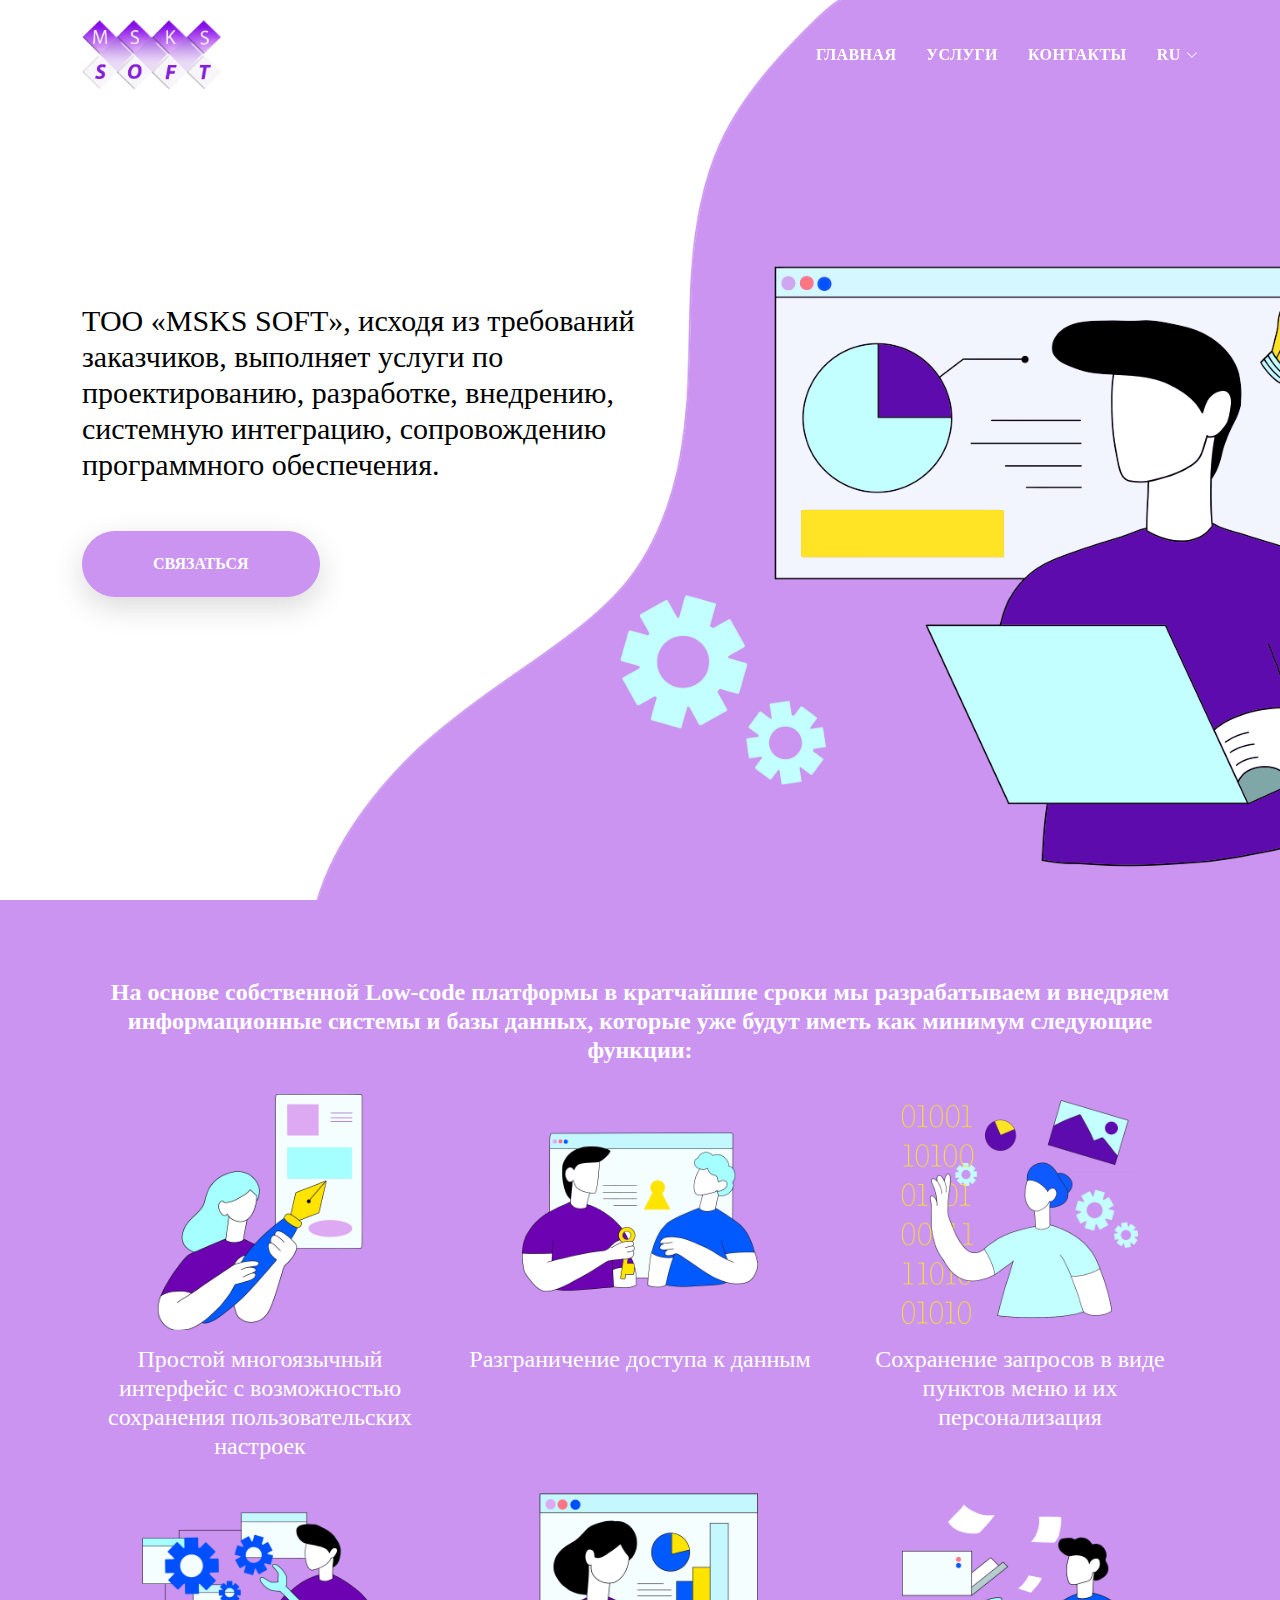
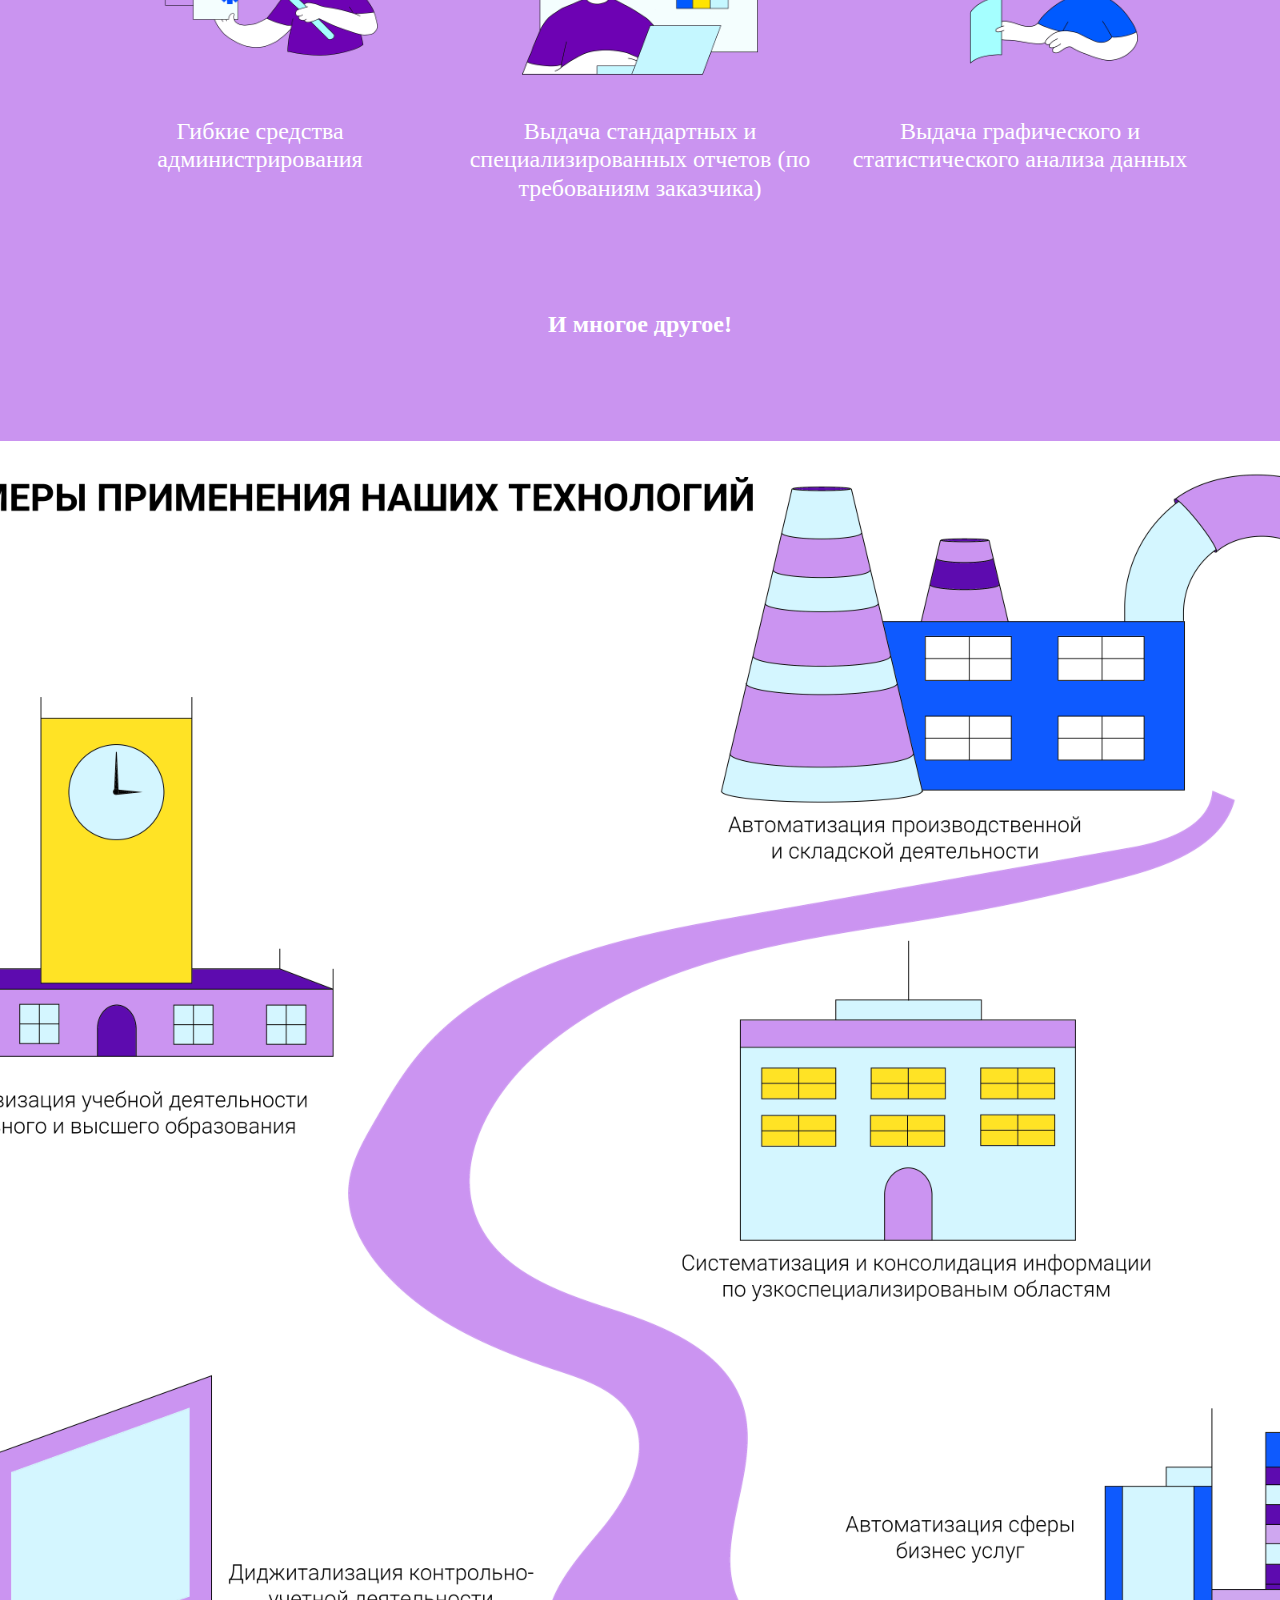
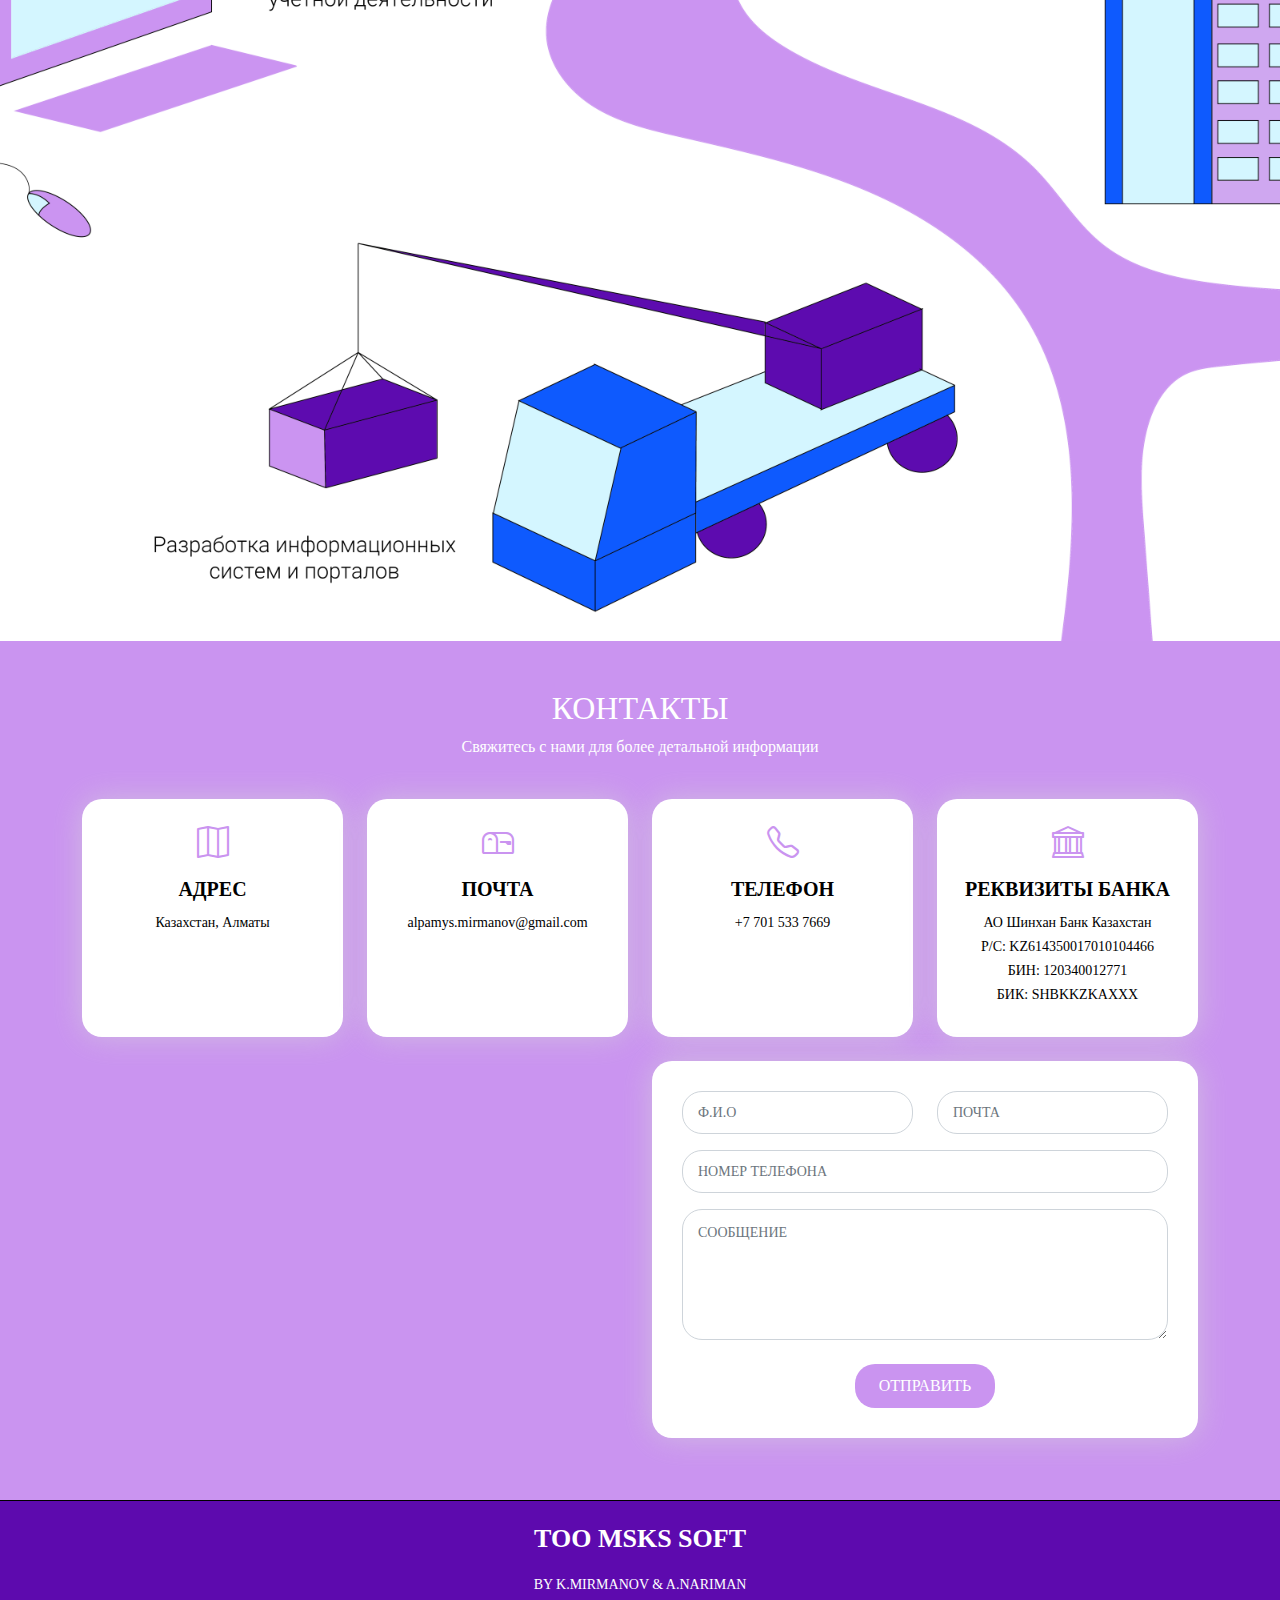
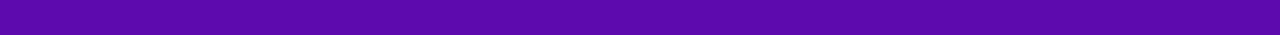
==== index.html @ e18153be "Update index.html" ====
<!DOCTYPE html>
<html lang="en">

<head>
  <meta charset="utf-8">
  <meta content="width=device-width, initial-scale=1.0" name="viewport">

  <title>MSKS SOFT</title>
  <meta content="" name="description">
  <meta content="" name="keywords">

  <!-- Favicons -->
  <link href="assets/img/favicon.png" rel="icon">
  <link href="assets/img/apple-touch-icon.png" rel="apple-touch-icon">

  <!-- Vendor CSS Files -->
  <link href="assets/vendor/bootstrap/css/bootstrap.min.css" rel="stylesheet">
  <link href="assets/vendor/bootstrap-icons/bootstrap-icons.css" rel="stylesheet">
  <link href="assets/vendor/glightbox/css/glightbox.min.css" rel="stylesheet">
  <link href="assets/vendor/swiper/swiper-bundle.min.css" rel="stylesheet">

  <!-- CSS -->
  <link href="assets/css/style.css" rel="stylesheet">


</head>

<script type="text/javascript">
  if (screen.width <= 720) {
  window.location = "home.html";
}
</script>


<body>

  <!-- ======= Header ======= -->
  <header id="header" class="fixed-top">
    <div class="container d-flex align-items-center justify-content-between">

      <a href="index.html" class="logo"><img src="assets/img/logo.png" alt="" class="img-fluid"></a>


      <nav id="navbar" class="navbar">
        <ul>
          <li><a class="nav-link scrollto active" href="#hero">ГЛАВНАЯ</a></li>
          <li><a class="nav-link scrollto" href="#menu">УСЛУГИ</a></li>
          <li><a class="nav-link scrollto" href="#contact">КОНТАКТЫ</a></li>
          <li class="dropdown"><a href="#"><span>RU</span> <i class="bi bi-chevron-down"></i></a>
            <ul>
              </li>
              <li><a href="msks_eng.html">ENG</a></li>
              <li><a href="msks_kaz.html">KAZ</a></li>
            </ul>
          </li>
          
        </ul>
        <i class="bi bi-list mobile-nav-toggle"></i>
      </nav><!-- .navbar -->

    </div>
  </header><!-- End Header -->

  <!-- ======= Hero Section ======= -->
  <div id="hero" class="hero route bg-image" style="background-image: url(assets/img/hero-bg.jpg)">
    <div class="overlay-itro"></div>
    <div class="hero-content display-table">
      <div class="table-cell">
        <div class="container">

          <h1 class="hero-title mb-4">ТОО «MSKS SOFT», исходя из требований  заказчиков,  выполняет услуги по проектированию, разработке, внедрению, системную интеграцию, сопровождению программного обеспечения.<br>
          </h1>
          <br>
            <a class="btn btn-primary" href="#contact" role="button">СВЯЗАТЬСЯ</a>

        </div>
      </div>
    </div>
  </div><!-- End Hero Section -->



  <main id="main">




    <section id="menu" class="menu">
      <div class="container" data-aos="fade-up">
  
  
  
  
        <div class="tab-content" data-aos="fade-up" data-aos-delay="300">
  
          <div class="tab-pane fade active show" id="menu-starters">
  
            <div class="tab-header text-center"> <br><br>
              <h3>На основе собственной Low-code платформы в кратчайшие
                сроки  мы разрабатываем и внедряем информационные системы и базы данных, которые уже
                будут иметь как минимум следующие функции:                
                </h3>
            </div>
  
            <div class="row gallery-6">
  
              <div class="col-lg-4 menu-item">
                <a href="assets/img/u1.png" class="glightbox"><img src="assets/img/u1.png" class="menu-img img-fluid" alt=""></a>
                <h4>Простой многоязычный интерфейс с возможностью сохранения пользовательских настроек
                </h4>
              </div><!-- Menu Item -->
  
              <div class="col-lg-4 menu-item">
                <a href="assets/img/u2.png" class="glightbox"><img src="assets/img/u2.png" class="menu-img img-fluid" alt=""></a>
                <h4>Разграничение доступа к данным                 </h4>
              </div><!-- Menu Item -->
  
              <div class="col-lg-4 menu-item">
                <a href="assets/img/u3.png" class="glightbox"><img src="assets/img/u3.png" class="menu-img img-fluid" alt=""></a>
                <h4>Сохранение запросов в виде пунктов меню и их персонализация                 </h4>
              </div><!-- Menu Item -->
  
              <div class="col-lg-4 menu-item">
                <a href="assets/img/u4.png" class="glightbox"><img src="assets/img/u4.png" class="menu-img img-fluid" alt=""></a>
                <h4>Гибкие средства администрирования                 </h4>
              </div><!-- Menu Item -->
  
              <div class="col-lg-4 menu-item">
                <a href="assets/img/u5.png" class="glightbox"><img src="assets/img/u5.png" class="menu-img img-fluid" alt=""></a>
                <h4>Выдача стандартных и специализированных отчетов (по требованиям заказчика)                </h4>
  
              </div><!-- Menu Item -->
  
              <div class="col-lg-4 menu-item">
                <a href="assets/img/u6.png" class="glightbox"><img src="assets/img/u6.png" class="menu-img img-fluid" alt=""></a>
                <h4>Выдача графического и статистического анализа данных                </h4>
  
              </div><!-- Menu Item -->
  
            </div><br><br><br>
            <div class="tab-header text-center">
              <h3>И многое другое!</h3>
               
            </div>
          </div><!-- End Starter Menu Content -->
        </div>
      </div>
    </section>




<br><br><br>

    <div id="town" class="home">

      <div class="container">
        
        <div class="town-content">

        </div>
        <div class="town-content">

        </div>
        <div class="town-content">
          
          </div>
      </div>
    </div><!-- End town -->


    <div id="town2" class="home">

      <div class="container">
        <div class="town2-content">

  

        </div>
      </div>
    </div><!-- End town -->
  

  </section>
 <!-- ======= Contact Section ======= --><br><br>
 <section id="contact" class="contact section-bg">
  <div class="container" data-aos="fade-up">

    <div class="section-title">
      <h2 id="kntkt">КОНТАКТЫ</h2>
      <p id="snami">Свяжитесь с нами для более детальной информации</p>
      <br>
    </div>



    <div class="row">
      <div class="col-lg-3 col-md-6">
        <div class="info-box mb-4">
          <i class="bi bi-map"></i></i>
          <h3>АДРЕС</h3>
          <p>Казахстан, Алматы</p>
          <br><br><br>


        </div>
      </div>

      <div class="col-lg-3 col-md-6">
        <div class="info-box  mb-4">
          <i class="bi bi-mailbox"></i>
          <h3>ПОЧТА</h3>
          <p>alpamys.mirmanov@gmail.com</p><br><br><br>


        </div>
      </div>

      <div class="col-lg-3 col-md-6">
        <div class="info-box  mb-4">
          <i class="bi bi-telephone"></i>
          <h3>ТЕЛЕФОН</h3>
          <p>+7 701 533 7669</p><br>
          <br>
          <br>


        </div>
      </div>

      
      <div class="col-lg-3 col-md-6">
        <div class="info-box  mb-4">
          <i class="bi bi-bank"></i>
          <h3>РЕКВИЗИТЫ БАНКА</h3>
          <p id="bank">АО Шинхан Банк Казахстан          </p>
          <p id="bank">Р/С: KZ614350017010104466          </p>
          <p id="bank">БИН: 120340012771
          </p>
          <p id="bank">БИК: SHBKKZKAXXX</p>
        </div>
      </div>
    </div>

    <div class="row">

      <div class="col-lg-6 ">
        <iframe class="mb-4 mb-lg-0" src="https://www.google.com/maps/embed?pb=!1m18!1m12!1m3!1d1800.952587237535!2d76.93706563791206!3d43.25147571733733!2m3!1f0!2f0!3f0!3m2!1i1024!2i768!4f13.1!3m3!1m2!1s0x38836faad9323af1%3A0x49ef5af411e0a609!2sBogenbai%20Batyr%20Street%20139%2C%20Almaty%20050000%2C%20Kazakhstan!5e0!3m2!1sen!2smy!4v1660558968487!5m2!1sen!2smy" frameborder="0" style="border:0; width: 100%; height: 384px;" allowfullscreen></iframe>
      </div>

      <div class="col-lg-6">
        <form action="https://formspree.io/f/maykyvpa" method="post" role="form" class="formm">
          <div class="row">
            <div class="col-md-6 form-group">
              <input type="text" name="name" class="form-control" id="name" placeholder="Ф.И.О" required>
            </div>
            <div class="col-md-6 form-group mt-3 mt-md-0">
              <input type="email" class="form-control" name="email" id="email" placeholder="ПОЧТА" required>
            </div>
          </div>
          <div class="form-group mt-3">
            <input type="text" class="form-control" name="subject" id="subject" placeholder="НОМЕР ТЕЛЕФОНА" required>
          </div>
          <div class="form-group mt-3">
            <textarea class="form-control" name="message" rows="5" placeholder="СООБЩЕНИЕ" required></textarea>
          </div>
          <br>
          <div class="text-center"><button type="submit">ОТПРАВИТЬ</button></div>
        </form>
      </div>

    </div>

  </div>
</section><!-- End Contact Section -->



  </main>

<br><br>
 
  <!-- ======= Footer ======= -->
  <footer id="footer">
    <div class="container">
      <br>
      <h3>ТОО MSKS SOFT </h3>
      <p>BY K.MIRMANOV & A.NARIMAN</p>

      </div>
    </div>
  </footer><!-- End Footer -->



  <div id="preloader"></div>
  <a href="#" class="back-to-top d-flex align-items-center justify-content-center"><i class="bi bi-arrow-up-short"></i></a>

  <!-- Vendor JS Files -->
  <script src="assets/vendor/purecounter/purecounter_vanilla.js"></script>
  <script src="assets/vendor/bootstrap/js/bootstrap.bundle.min.js"></script>
  <script src="assets/vendor/glightbox/js/glightbox.min.js"></script>
  <script src="assets/vendor/swiper/swiper-bundle.min.js"></script>
  <script src="assets/vendor/typed.js/typed.min.js"></script>

  <!-- JS File -->
  <script src="assets/js/main.js"></script>

</body>

</html>
---- assets/css/style.css ----
/*--------------------------------------------------------------
# General
--------------------------------------------------------------*/
body {
  background-color: #ca94f0;
  color: #000000;
}

h1,
h2,
h3,
h4,
h5,
h6 {
  color: #1e1e1e;
}

a {
  color: #1e1e1e;
  text-decoration: none;
  transition: all 0.5s ease-in-out;
}

a:hover {
  color: #ca94f0;
  text-decoration: none;
  transition: all 0.5s ease-in-out;
}

.p-r {
  position: relative;
}

.color-a {
  text-decoration: none;
  color: #ca94f0;
}

.color-d {
  color: #f5f5f5;
}

.color-text-a {
  text-decoration: none;
  color: #000000;
}

.box-shadow,
.card-blog,
.work-box,
.service-box,
.paralax-mf {
  box-shadow: 0 13px 8px -10px rgba(0, 0, 0, 0.1);
}

.box-shadow-a,
.button:hover {
  text-decoration: none;
  box-shadow: 0 0 0 4px #cde1f8;
}

.display-5 {
  font-size: 2.5rem;
  font-weight: 300;
  line-height: 1.1;
}

.display-6 {
  font-size: 2rem;
  font-weight: 300;
  line-height: 1.1;
}

.avatar {
  width: 32px;
  height: 32px;
  margin-right: 4px;
  overflow: hidden;
}

.bg-image {
  background-repeat: no-repeat;
  background-attachment: fixed;
  background-size: cover;
  background-position: center center;
}

@media (max-width: 1024px) {
  .bg-image {
    background-attachment: scroll;
  }
}

.overlay-mf {
  background-color: #ca94f0;
}

.overlay-mf {
  position: absolute;
  top: 0;
  left: 0px;
  padding: 0;
  height: 100%;
  width: 100%;
  opacity: 0.7;
}

.paralax-mf {
  position: relative;
  padding: 8rem 0;
}

.display-table {
  width: 100%;
  height: 100%;
  display: table;
}

.table-cell {
  display: table-cell;
  vertical-align: middle;
}

/*--/ Sections /--*/
.sect-4 {
  padding: 4rem 0;
}

.sect-pt4 {
  padding-top: 4rem;
}

.sect-mt4 {
  margin-top: 4rem;
}

/*--/ Title s /--*/
.title-s {
  font-weight: 600;
  color: #1e1e1e;
  font-size: 1.1rem;
}

/*--/ Title A /--*/
.title-box {
  margin-bottom: 4rem;
}

.title-a {
  text-decoration: none;
  font-size: 3rem;
  font-weight: bold;
  text-transform: uppercase;
}

.subtitle-a {
  text-decoration: none;
  color: #4e4e4e;
}

.line-mf {
  width: 40px;
  height: 5px;
  background-color: #ca94f0;
  margin: 0 auto;
}

/*--/ Title Left /--*/
.title-box-2 {
  margin-bottom: 3rem;
}

.title-left {
  font-size: 2rem;
  position: relative;
}

.title-left:before {
  content: "";
  position: absolute;
  height: 3px;
  background-color: #ca94f0;
  width: 100px;
  bottom: -12px;
}

/*------/ Box /------*/
.box-pl2 {
  padding-left: 2rem;
}

.box-shadow-full {
  padding: 3rem 1.25rem;
  position: relative;
  background-color: #fff;
  margin-bottom: 3rem;
  z-index: 2;
  box-shadow: 0 1px 1px 0 rgba(0, 0, 0, 0.06), 0 2px 5px 0 rgba(0, 0, 0, 0.2);
}

@media (min-width: 768px) {
  .box-shadow-full {
    padding: 3rem;
  }
}

/*------/ Socials /------*/
.socials {
  padding: 1.5rem 0;
}

.socials ul li {
  display: inline-block;
}

.socials .ico-circle {
  height: 40px;
  width: 40px;
  font-size: 1.2rem;
  border-radius: 50%;
  line-height: 1.6;
  margin: 0 15px 0 0;
  box-shadow: 0 0 0 3px #ca94f0;
  transition: all 500ms ease;
}

.socials .ico-circle:hover {
  background-color: #ca94f0;
  color: #fff;
  box-shadow: 0 0 0 3px #cde1f8;
  transition: all 500ms ease;
}

/*------/ Ul resect /------*/
.ul-resect,
.widget-tags ul,
.widget-sidebar .list-sidebar,
.box-comments .list-comments,
.blog-wrapper .post-meta ul,
.list-ico,
.socials ul {
  list-style: none;
  padding-left: 0;
  margin-bottom: 0;
}

.list-ico {
  line-height: 2;
}

.list-ico span {
  color: #ca94f0;
  margin-right: 10px;
}

/*------/ Ico Circle /------*/
.ico-circle {
  height: 100px;
  width: 100px;
  font-size: 2rem;
  border-radius: 50%;
  line-height: 1.55;
  margin: 0 auto;
  text-align: center;
  box-shadow: 0 0 0 10px #ca94f0;
  display: block;
}

/*------/ Owl Carousel /------*/
.owl-theme .owl-dots {
  text-align: center;
  margin-top: 18px;
}

.owl-theme .owl-dots .owl-dot {
  display: inline-block;
}

.owl-theme .owl-dots .owl-dot span {
  width: 18px;
  height: 7px;
  margin: 5px 5px;
  background: #cde1f8;
  border: 0px solid #cde1f8;
  display: block;
  transition: all 0.6s ease-in-out;
  cursor: pointer;
}

.owl-theme .owl-dots .owl-dot:hover span {
  background-color: #cde1f8;
}

.owl-theme .owl-dots .owl-dot.active span {
  background-color: #1B1B1B;
  width: 25px;
}

/*--/ Scrolltop s /--*/
.scrolltop-mf {
  position: relative;
  display: none;
}

.scrolltop-mf span {
  z-index: 999;
  position: fixed;
  width: 42px;
  height: 42px;
  background-color: #ca94f0;
  opacity: 0.7;
  font-size: 1.6rem;
  line-height: 1.5;
  text-align: center;
  color: #ca94f0;
  top: auto;
  left: auto;
  right: 30px;
  bottom: 50px;
  cursor: pointer;
  border-radius: 50%;
}

/*--------------------------------------------------------------
# Back to top button
--------------------------------------------------------------*/
.back-to-top {
  position: fixed;
  visibility: hidden;
  opacity: 0;
  right: 15px;
  bottom: 15px;
  z-index: 996;
  background: #5d0aae;
  width: 40px;
  height: 40px;
  border-radius: 50px;
  transition: all 0.4s;
}

.back-to-top i {
  font-size: 28px;
  color: #fff;
  line-height: 0;
}

.back-to-top:hover {
  background: #0e5aff;
  color: #fff;
}

.back-to-top.active {
  visibility: visible;
  opacity: 1;
}

/*------/ Prelaoder /------*/
#preloader {
  position: fixed;
  top: 0;
  left: 0;
  right: 0;
  bottom: 0;
  z-index: 9999;
  overflow: hidden;
  background: #ca94f0;
}

#preloader:before {
  content: "";
  position: fixed;
  top: calc(50% - 30px);
  left: calc(50% - 30px);
  border: 6px solid #f2f2f2;
  border-top: 6px solid #ca94f0;
  border-radius: 50%;
  width: 60px;
  height: 60px;
  -webkit-animation: animate-preloader 1s linear infinite;
  animation: animate-preloader 1s linear infinite;
}

@-webkit-keyframes animate-preloader {
  0% {
    transform: rotate(0deg);
  }

  100% {
    transform: rotate(360deg);
  }
}

@keyframes animate-preloader {
  0% {
    transform: rotate(0deg);
  }

  100% {
    transform: rotate(360deg);
  }
}

/*------/ Button /------*/
.button {
  display: inline-block;
  padding: 0.3rem 0.6rem;
  text-align: center;
  vertical-align: middle;
  -webkit-user-select: none;
  -moz-user-select: none;
  user-select: none;
  font-size: 1rem;
  border-radius: 0.3rem;
  border: 1px solid transparent;
  transition: all 500ms ease;
  cursor: pointer;
}

.button:focus {
  outline: 0;
}

.button:hover {
  background-color: #c17af5;
  color: #fff;
  transition: all 500ms ease;
}

.button-a {
  text-decoration: none;
  background-color: #ca94f0;
  color: #fff;
  border-color: #cde1f8;
}

.button-big {
  padding: 0.9rem 2.3rem;
  font-size: 1.2rem;
}

.button-rouded {
  border-radius: 5rem;
}

.btn-lg {
  padding: 0.5rem 1rem;
  font-size: 1.25rem;
  line-height: 1.5;
  border-radius: 0.3rem;
}

/*--------------------------------------------------------------
# Header
--------------------------------------------------------------*/
#header {
  transition: all 0.5s;
  z-index: 997;
  padding: 20px 0;
}

#header .logo {
  font-size: 28px;
  margin: 0;
  padding: 0;
  font-weight: 600;
  letter-spacing: 1px;
}

#header .logo a {
  color: black;
}

#header .logo img {
  max-height: 70px;
}

#header.header-scrolled {
  background: #5d0aae;
  padding: 12px 0;
}

/*--------------------------------------------------------------
# Navigation Menu
--------------------------------------------------------------*/
/**
* Desktop Navigation 
*/
.navbar {
  padding: 0;
}

.navbar ul {
  margin: 0;
  padding: 0;
  display: flex;
  list-style: none;
  align-items: center;
}

.navbar li {
  position: relative;
}

.navbar>ul>li {
  white-space: nowrap;
  padding: 10px 0 10px 30px;
}

.navbar a,
.navbar a:focus {
  display: flex;
  align-items: center;
  justify-content: space-between;
  color: #fff;
  font-size: 16px;
  font-family: Roboto Mono;
  font-weight: 600;
  padding: 0;
  white-space: nowrap;
  transition: 0.3s;
  letter-spacing: 0.4px;
  position: relative;
  text-transform: uppercase;
}

.navbar a i,
.navbar a:focus i {
  font-size: 12px;
  line-height: 0;
  margin-left: 5px;
  font-family: Roboto Mono;
}

.navbar>ul>li>a:before {
  content: "";
  position: absolute;
  width: 100%;
  height: 2px;
  bottom: -6px;
  width: 0;
  background-color: #ca94f0;
  visibility: hidden;
  transition: all 0.3s ease-in-out 0s;
}

.navbar a:hover:before,
.navbar li:hover>a:before,
.navbar .active:before {
  visibility: visible;
  width: 100%;
}

.navbar a:hover,
.navbar .active,
.navbar .active:focus,
.navbar li:hover>a {
  color: rgb(255, 255, 255);
}

.navbar .dropdown ul {
  display: block;
  position: absolute;
  left: 30px;
  margin: 0;
  padding: 10px 0;
  opacity: 0;
  visibility: hidden;
  background: #fff;
  box-shadow: 0px 0px 30px rgba(127, 137, 161, 0.25);
  transition: 0.3s;
}

.navbar .dropdown ul li {
  min-width: 20px;
}

.navbar .dropdown ul a {
  padding: 10px 20px;
  font-size: 14px;
  text-transform: none;
  color: #000000;
}

.navbar .dropdown ul a i {
  font-size: 12px;
  
}

.navbar .dropdown ul a:hover,
.navbar .dropdown ul .active:hover,
.navbar .dropdown ul li:hover>a {
  color: #ca94f0;
}

.navbar .dropdown:hover>ul {
  opacity: 1;
  top: 100%;
  visibility: visible;
}

.navbar .dropdown .dropdown ul {
  top: 0;
  left: calc(100% - 30px);
  visibility: hidden;
}

.navbar .dropdown .dropdown:hover>ul {
  opacity: 1;
  top: 0;
  left: 100%;
  visibility: visible;
}

@media (max-width: 1366px) {
  .navbar .dropdown .dropdown ul {
    left: -90%;
  }

  .navbar .dropdown .dropdown:hover>ul {
    left: -100%;
  }
}

/**
* Mobile Navigation 
*/
.mobile-nav-toggle {
  color: #fff;
  font-size: 28px;
  cursor: pointer;
  display: none;
  line-height: 0;
  transition: 0.5s;
}

@media (max-width: 991px) {
  .mobile-nav-toggle {
    display: block;
  }

  .navbar ul {
    display: none;
  }
}

.navbar-mobile {
  position: fixed;
  overflow: hidden;
  top: 0;
  right: 0;
  left: 0;
  bottom: 0;
  background: rgba(78, 78, 78, 0.9);
  transition: 0.3s;
  z-index: 999;
}

.navbar-mobile .mobile-nav-toggle {
  position: absolute;
  top: 15px;
  right: 15px;
}

.navbar-mobile ul {
  display: block;
  position: absolute;
  top: 55px;
  right: 15px;
  bottom: 15px;
  left: 15px;
  padding: 10px 0;
  background-color: #fff;
  overflow-y: auto;
  transition: 0.3s;
}

.navbar-mobile>ul>li {
  padding: 0;
}

.navbar-mobile a:hover:before,
.navbar-mobile li:hover>a:before,
.navbar-mobile .active:before {
  visibility: hidden;
}

.navbar-mobile a,
.navbar-mobile a:focus {
  padding: 10px 20px;
  font-size: 15px;
  color: #4e4e4e;
}

.navbar-mobile a:hover,
.navbar-mobile .active,
.navbar-mobile li:hover>a {
  color: #ca94f0;
}

.navbar-mobile .getstarted,
.navbar-mobile .getstarted:focus {
  margin: 15px;
}

.navbar-mobile .dropdown ul {
  position: static;
  display: none;
  margin: 10px 20px;
  padding: 10px 0;
  z-index: 99;
  opacity: 1;
  visibility: visible;
  background: #fff;
  box-shadow: 0px 0px 30px rgba(127, 137, 161, 0.25);
}

.navbar-mobile .dropdown ul li {
  min-width: 200px;
}

.navbar-mobile .dropdown ul a {
  padding: 10px 20px;
}

.navbar-mobile .dropdown ul a i {
  font-size: 12px;
}

.navbar-mobile .dropdown ul a:hover,
.navbar-mobile .dropdown ul .active:hover,
.navbar-mobile .dropdown ul li:hover>a {
  color: #ca94f0;
}

.navbar-mobile .dropdown>.dropdown-active {
  display: block;
}

/*--------------------------------------------------------------
# Hero Section
--------------------------------------------------------------*/
.hero {
  height: 100vh;
  position: relative;
  color: #fff;
  background-color: white;
}

.hero .hero-content {
  text-align: left;
  position: absolute;
}

.btn.btn-primary {
  background: #ca94f0;
  border-color: #ca94f0 ;
  color: #ffffff;
  padding: 20px 70px 20px 70px ;
  font-weight: bold;
  font-family: Roboto Mono;
  border-radius: 38px;
  box-shadow: 0 10px 30px 0 rgba(0, 0, 0, 0.15);

}
.btn.btn-primary:hover {
  background: #5d0aae;
  color: #ffffff;
  padding: 20px 70px 20px 70px ;
  font-weight: bold;
  font-family: Roboto Mono;
  border-radius: 38px;
  box-shadow: 0 10px 30px 0 rgba(0, 0, 0, 0.15);

}

.hero .overlay-itro {
  background-color: transparent;
  position: absolute;
  top: 0;
  left: 0px;
  padding: 0;
  height: 100%;
  width: 100%;
  opacity: 0.9;
}

.hero .hero-title {
  color: black;
  font-family: Roboto;
  font-weight: lighter;
  font-size: 30px;
  padding-right: 50%;
}

@media (min-width: 768px) {
  .hero .hero-title {
    font-family: Roboto;
  font-weight: lighter;
    font-size: 30px;
  }
}

.hero .hero-subtitle {
  font-size: 30px;
  font-family: Roboto;
  font-weight: lighter;
  color:black;
  padding-right: 50%;
}

@media (min-width: 768px) {
  .hero .hero-subtitle {
    font-size: 30px;
    font-family: Roboto;
    font-weight: lighter;
  }
}

.hero .text-slider-items {
  display: none;
}

.hero-single {
  height: 350px;
}

.hero-single .hero-content {
  margin-top: 30px;
}

.hero-single .hero-title {
  text-transform: uppercase;
  font-size: 30px;
  font-family: Roboto;
  font-weight: lighter;
}

@media (min-width: 768px) {
  .hero-single .hero-title {
    font-size: 30px;
    font-family: Roboto;
    font-weight: lighter;
  }
}

.hero-single .breadcrumb {
  background-color: transparent;
  color: #ca94f0;
}

.hero-single .breadcrumb .breadcrumb-item:before {
  color: #cde1f8;
}

.hero-single .breadcrumb .breadcrumb-item.active {
  color: #cde1f8;
}

.hero-single .breadcrumb a {
  color: #fff;
}


/*--------------------------------------------------------------
# fero Section
--------------------------------------------------------------*/
.fero {
  width: 100%;
  height: 100vh;
  background: url(../img/fero-bg.png) top center no-repeat;
  background-size: cover;
}

.fero h1 {
  margin: 0;
  padding: 10px 10px 200px 0px;
  font-size: 48px;
  text-align: center;
  font-weight: 700;
  color: #ffffff;
}

.fero h2 {
  color: #ffffff;
  margin: 15px 0 0 0;
  font-size: 26px;
}

.fero .btn-get-started {
  margin-top: 30px;
  line-height: 0;
  padding: 15px 40px;
  border-radius: 4px;
  transition: 0.5s;
  color: #ca94f0;
  background: #4154f1;
  box-shadow: 0px 5px 30px rgba(65, 84, 241, 0.4);
}

.fero .btn-get-started span {
  font-family: "Nunito", sans-serif;
  font-weight: 600;
  font-size: 16px;
  letter-spacing: 1px;
}

.fero .btn-get-started i {
  margin-left: 5px;
  font-size: 18px;
  transition: 0.3s;
}

.fero .btn-get-started:hover i {
  transform: translateX(5px);
}

.fero .fero-img {
  text-align: right;
}

@media (min-width: 1024px) {
  .fero {
    background-attachment: fixed;
  }
}

@media (max-width: 991px) {
  .fero {
    height: auto;
    padding: 120px 0 60px 0;
  }

  .fero .fero-img {
    text-align: center;
    margin-top: 80px;
  }

  .fero .fero-img img {
    width: 80%;
  }
}

@media (max-width: 768px) {
  .fero {
    text-align: center;
  }

  .fero h1 {
    font-size: 32px;
  }

  .fero h2 {
    font-size: 24px;
  }

  .fero .fero-img img {
    width: 100%;
  }
}











/*--------------------------------------------------------------
# town
--------------------------------------------------------------*/
#town {
  background: url("../img/town1.png") repeat scroll center center/cover;
  height: 100vh;
  width: 100%;
}

#town .town-content {
  height: 100vh;
  text-align: left;
  width: 100%;
  display: flex;
  justify-content: center;
  flex-direction: column;
}

.town-content h1 {
  font-size: 30px;
  text-align: left;
  font-family: Roboto Mono;
  font-weight: 700;
  padding-bottom: 50%;
  margin-bottom: 10px;
  text-transform: uppercase;
  color: rgb(0, 0, 0);
}

.town-content p {
  font-size: 23px;
  letter-spacing: 3px;
  padding-inline-end: 50%;
  margin-top: 0;
  color: rgb(0, 0, 0);
  font-weight: 500;
}





/*--------------------------------------------------------------
# town2
--------------------------------------------------------------*/
#town2 {
  background: url("../img/town2.png") repeat scroll center center/cover;
  height: 100vh;
  width: 100%;
}

#town2 .town2-content {
  height: 100vh;
  text-align: left;
  width: 100%;
  display: flex;
  justify-content: center;
  flex-direction: column;
}

.town2-content h1 {
  font-size: 40px;
  font-weight: 700;
  margin-bottom: 10px;
  text-transform: uppercase;
  color: rgb(0, 0, 0);
}

.town2-content p {
  font-size: 23px;
  letter-spacing: 3px;
  padding-inline-end: 50%;
  margin-top: 0;
  color: rgb(0, 0, 0);
  font-weight: 500;
}

#business {
  font-size: 23px;
  letter-spacing: 3px;
  padding-inline-end: 50%;
  margin-top: 0;
  color: rgb(0, 0, 0);
  font-weight: 500;
}


#portal {
  font-size: 23px;
  letter-spacing: 3px;
  margin-top: 0;
  color: rgb(0, 0, 0);
  font-weight: 500;
}



/*--------------------------------------------------------------
# Contact
--------------------------------------------------------------*/
.contact .info-box {
  color: #000000;
  text-align: center;
  box-shadow: 0 0 30px rgba(214, 215, 216, 0.6);
  padding: 20px 0 30px 0;
  font-family: Roboto Mono;
  background: #fff;
  border-radius: 20px;
}

.contact .info-box i {
  font-size: 32px;
  font-family: Roboto Mono;
  color: #ca94f0;
  border-radius: 50%;
  padding: 8px;
}


#kntkt {
  color: #fff;
  font-family: Roboto Mono;

  text-align: center;

}

#snami {
  color: #fff;
  font-family: Roboto Mono;

  text-align: center;

}

.contact .info-box h3 {
  font-size: 20px;
  color: #000000;
  font-family: Roboto Mono;
  font-weight: 700;
  text-align: center;
  margin: 10px 0;
}

.contact .info-box p {
  padding: 0;
  line-height: 24px;
  font-size: 14px;
  margin-bottom: 0;
  font-family: Roboto Mono;
  text-align: center;
  color:#000000
}



#bank{
  padding: 0;
  line-height: 24px;
  font-size: 14px;
  margin-bottom: 0;
  font-family: Roboto Mono;
  text-align: center;
  color:#000000
}
.contact .formm {
  box-shadow: 0 0 30px rgba(214, 215, 216, 0.6);
  padding: 30px;
  background: #fff;
  border-radius: 20px;
}

.contact .formm .error-message {
  display: none;
  color: #fff;
  background: #ca94f0;
  text-align: left;
  font-family: Roboto Mono;
  padding: 15px;
  font-weight: 600;
}

.contact .formm .error-message br+br {
  margin-top: 25px;
}

.contact .formm .sent-message {
  display: none;
  color: #fff;
  background: #ca94f0;
  font-family: Roboto Mono;
  text-align: center;
  padding: 15px;
  font-weight: 600;
}

.contact .formm .loading {
  display: none;
  background: #fff;
  text-align: center;
  padding: 15px;
  font-family: Roboto Mono;
}

.contact .formm .loading:before {
  content: "";
  display: inline-block;
  border-radius: 50%;
  width: 24px;
  height: 24px;
  margin: 0 10px -6px 0;
  border: 3px solid #ca94f0;
  border-top-color: #eee;
  -webkit-animation: animate-loading 1s linear infinite;
  animation: animate-loading 1s linear infinite;
}

.contact .formm input,
.contact .formm textarea {
  border-radius: 5px;
  box-shadow: none;
  font-size: 14px;
  font-family: Roboto Mono;
  border-radius: 20px;

}

.contact .formm input:focus,
.contact .formm textarea:focus {
  border-color: #5d0aae;
  border-radius: 20px;
}

.contact .formm input {
  padding: 10px 15px;
  border-radius: 20px;
}

.contact .formm textarea {
  padding: 12px 15px;
  border-radius: 20px;
}

.contact .formm button[type=submit] {
  background: #ca94f0;
  border: 0;
  padding: 10px 24px;
  color: #fff;
  transition: 0.4s;
  border-radius: 5px;
  font-family: Roboto Mono;
  border-radius: 20px;
}

.contact .formm button[type=submit]:hover {
  background: #5d0aae;
  border-radius: 20px;
}

@-webkit-keyframes animate-loading {
  0% {
    transform: rotate(0deg);
  }

  100% {
    transform: rotate(360deg);
  }
}

@keyframes animate-loading {
  0% {
    transform: rotate(0deg);
  }

  100% {
    transform: rotate(360deg);
  }
}

/*--------------------------------------------------------------
# Breadcrumbs
--------------------------------------------------------------*/
.breadcrumbs {
  padding: 15px 0;
  background: #f2f6f9;
  min-height: 40px;
  margin-top: 85px;
}

@media (max-width: 992px) {
  .breadcrumbs {
    margin-top: 56px;
  }
}

.breadcrumbs h2 {
  font-size: 28px;
  font-weight: 300;
}

.breadcrumbs ol {
  display: flex;
  flex-wrap: wrap;
  list-style: none;
  padding: 0;
  font-size: 14px;
  margin: 0;
}

.breadcrumbs ol li+li {
  padding-left: 10px;
}

.breadcrumbs ol li+li::before {
  display: inline-block;
  padding-right: 10px;
  color: #3c6387;
  content: "/";
}

@media (max-width: 768px) {
  .breadcrumbs .d-flex {
    display: block !important;
  }

  .breadcrumbs ol {
    display: block;
  }

  .breadcrumbs ol li {
    display: inline-block;
  }
}










/*--------------------------------------------------------------
# Features
--------------------------------------------------------------*/
.features {
  padding-bottom: 70px;

}

.features .nav-tabs {
  border: 0;
}

.features .nav-link {
  border: 0;
  padding: 20px 20px 20px 20px;
  transition: 0.3s;
  color: white;
  transition: 0.3s ease-in-out;
  border-radius: 10px;
}



.features .nav-link h4 {
  font-size: 18px;
  font-weight: lighter;
  font-family: Roboto;
  transition: 0.3s ease-in-out;
  color: white;
  text-align: center;
}

.features .nav-link p {
  font-size: 14px;
  margin-bottom: 0;
}

.features .nav-link:hover {
  background: #fafbfb;
}

.features .nav-link:hover h4 {
  color: #0e5aff;
}

.features .nav-link.active {
  border-radius: 70px;
  border: 0;
  border-left: 4px solid #ca94f0;
  background: #fafbfb;
}

.features .nav-link.active h4 {
  color: #5d0aae;
}

.features .tab-pane.active {
  -webkit-animation: slide-down 0.5s ease-out;
  animation: slide-down 0.5s ease-out;
}

.features .tab-content {
  text-align: right;
  margin-right: 100px;
}

@-webkit-keyframes slide-down {
  0% {
    opacity: 0;
  }

  100% {
    opacity: 1;
  }
}

@keyframes slide-down {
  0% {
    opacity: 0;
  }

  100% {
    opacity: 1;
  }
}


#uslugi {
  color: white;
  text-align: center;
  font-family: Roboto Mono;
}




/*--------------------------------------------------------------
# Footer
--------------------------------------------------------------*/
#footer {
  background: #5d0aae;
  border-top: #000000 1px solid;
  color: #fff;
  font-size: 14px;
  text-align: center;
  font-family: Roboto Mono;
  padding: 0.5px 0;
}

#footer h3 {
  font-size: 26px;
  font-weight: bold;
  color: #ffffff;
  position: relative;
  padding: 0;
  font-family: Roboto Mono;
  margin: 0 0 20px 0;
}

#footer h2 {
  font-size: 26px;
  font-weight: bold;
  color: #ffffff;
  position: relative;
  padding: 0;
  font-family: Roboto Mono;
  margin: 0 0 20px 0;
}

#footer p {
  font-size: 15;
  font-style: Roboto;
  font-weight: lighter;
  padding: 0;
  margin: 0 0 40px 0;
}



/*--------------------------------------------------------------
# Menu Section
--------------------------------------------------------------*/
.menu .nav-tabs {
  border: 0;
}

.menu .nav-link {
  margin: 0 10px;
  padding: 10px 5px;
  transition: 0.3s;
  color: var(--color-secondary);
  border-radius: 0;
  cursor: pointer;
  height: 100%;
  border: 0;
}

@media (max-width: 575px) {
  .menu .nav-link {
    margin: 0 10px;
    padding: 10px 0;
  }
}

.menu .nav-link i {
  padding-right: 15px;
  font-size: 24px;
}

.menu .nav-link h4 {
  font-size: 18px;
  text-align: center;
  font-family: Roboto ;
  font-weight: lighter;
  margin: 0;
  color: #fff;
}

.menu .nav-link h3 {
  font-size: 24px;
  text-align: center;
  font-family: Roboto Mono;
  font-weight: Bold;
  margin: 0;
  color: #fff;
}

@media (max-width: 575px) {
  .menu .nav-link h4 {
    font-size: 24px;
    color: #fff;
  }
}

.menu .nav-link:hover {
  color: var(--color-primary);
}

.menu .nav-link.active {
  color: var(--color-primary);
  border-color: var(--color-primary);
}

.menu .tab-content .tab-header {
  padding: 30px 0;
}

.menu .tab-content .tab-header p {
  font-size: 24px;
  text-transform: uppercase;
  color: #fff;
  margin-bottom: 0;
}

.menu .tab-content .tab-header h3 {
  font-size: 24px;
  text-align: center;
  font-family: Roboto Mono;
  font-weight: Bold;
  margin: 0;
  color: #fff;
}



.menu .tab-content .menu-item {
  -moz-text-align-last: center;
  text-align-last: center;
}

.menu .tab-content .menu-item .menu-img {
  padding: 0 60px;
  margin-bottom: 15px;
}


.menu .tab-content .menu-item h4 {
  font-size: 24px;
  text-align: center;
  font-family: Roboto ;
  font-weight: lighter;
  margin: 0;
  margin-bottom: 5px;
  color:#fff;
}

.menu .tab-content .menu-item h4:hover {
  font-size: 24px;
  text-align: center;
  font-family: Roboto ;
  font-weight: lighter;
  margin: 0;
  margin-bottom: 5px;
  color: #a5ffff;
  border-bottom: #0e5aff 1px;
}
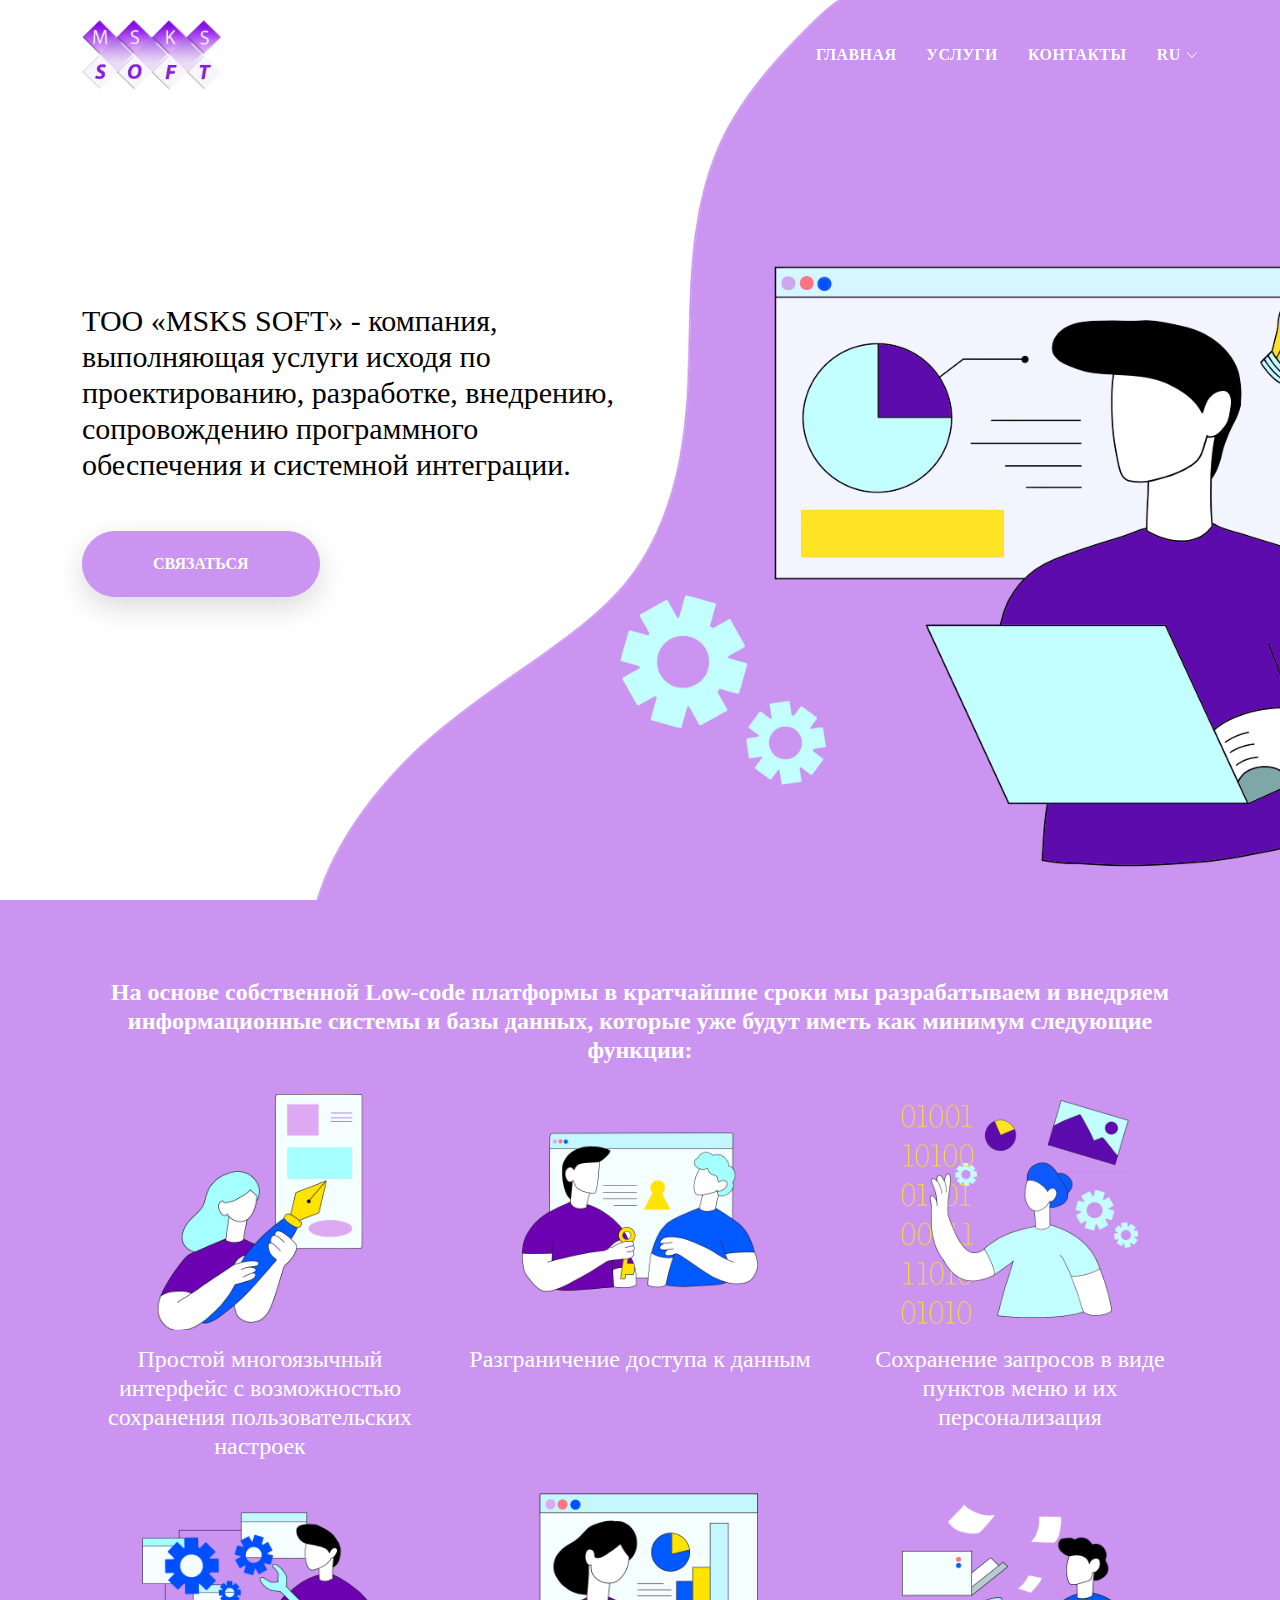
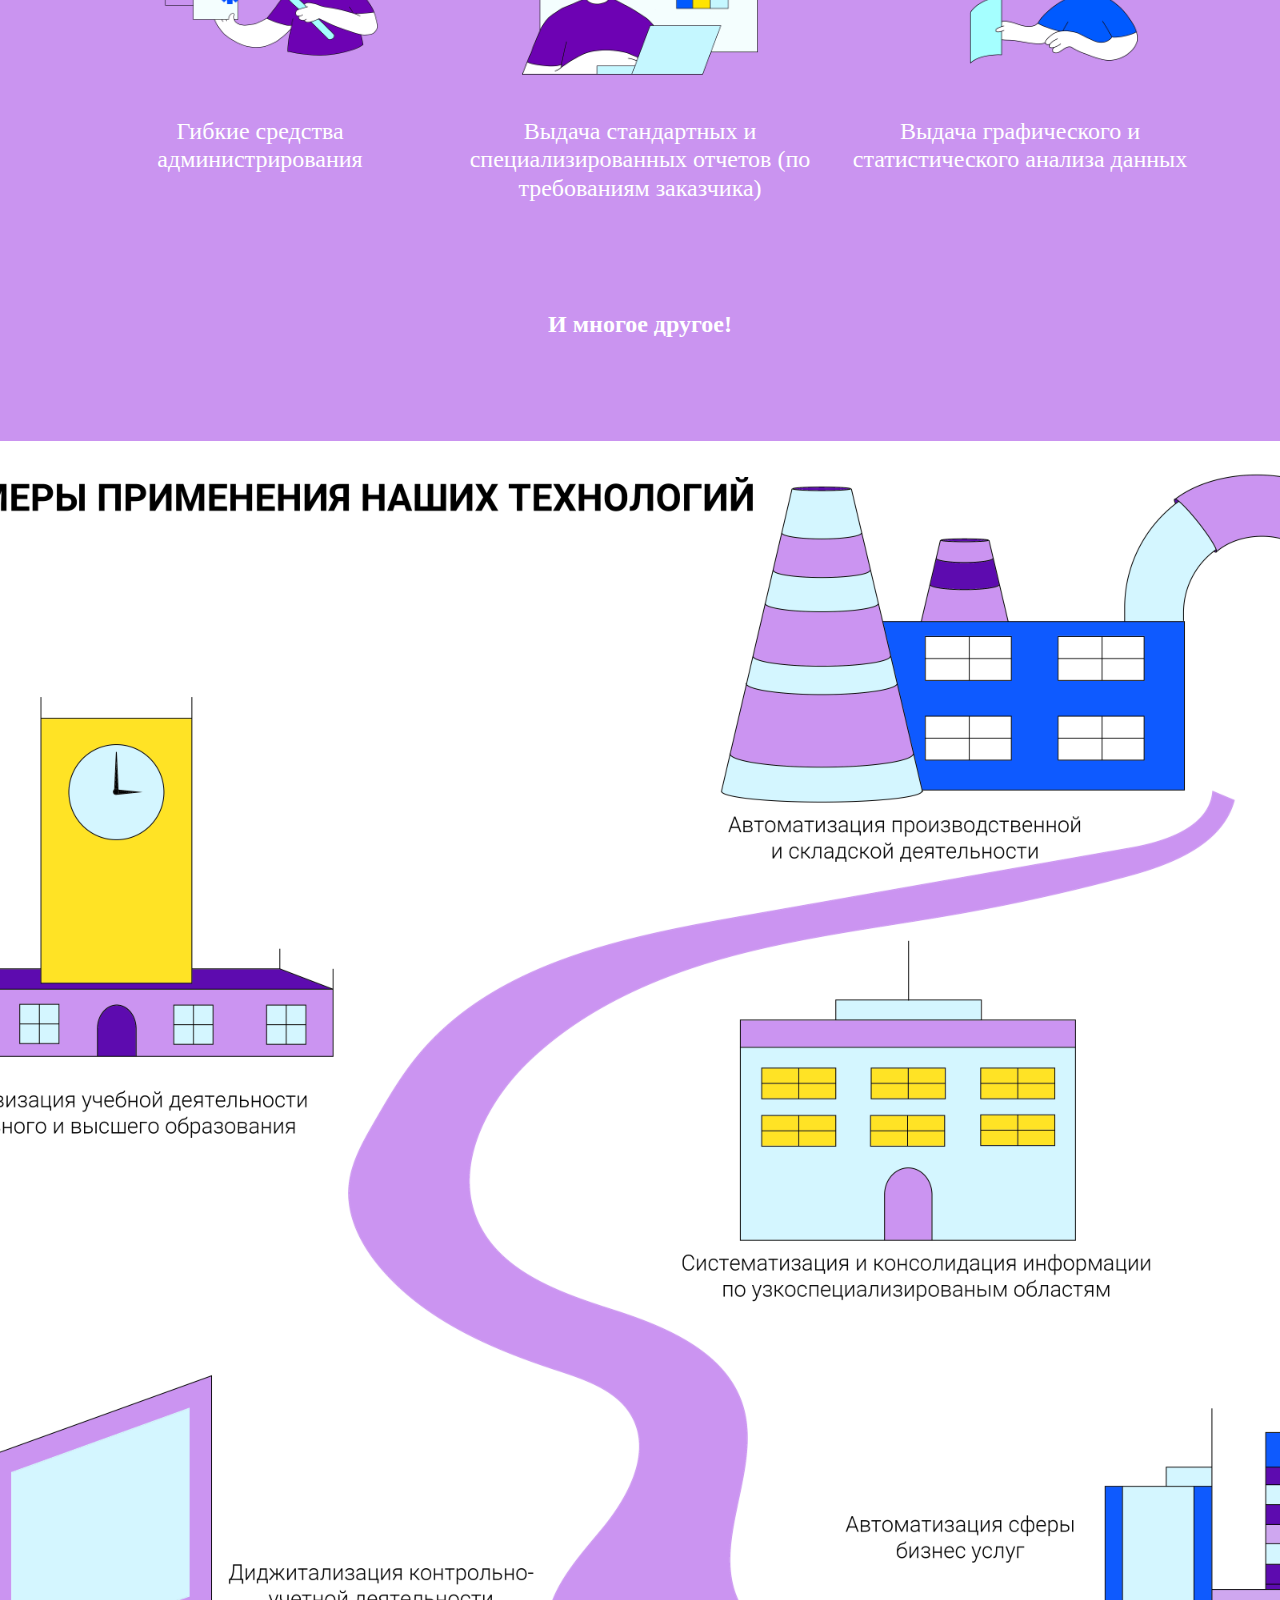
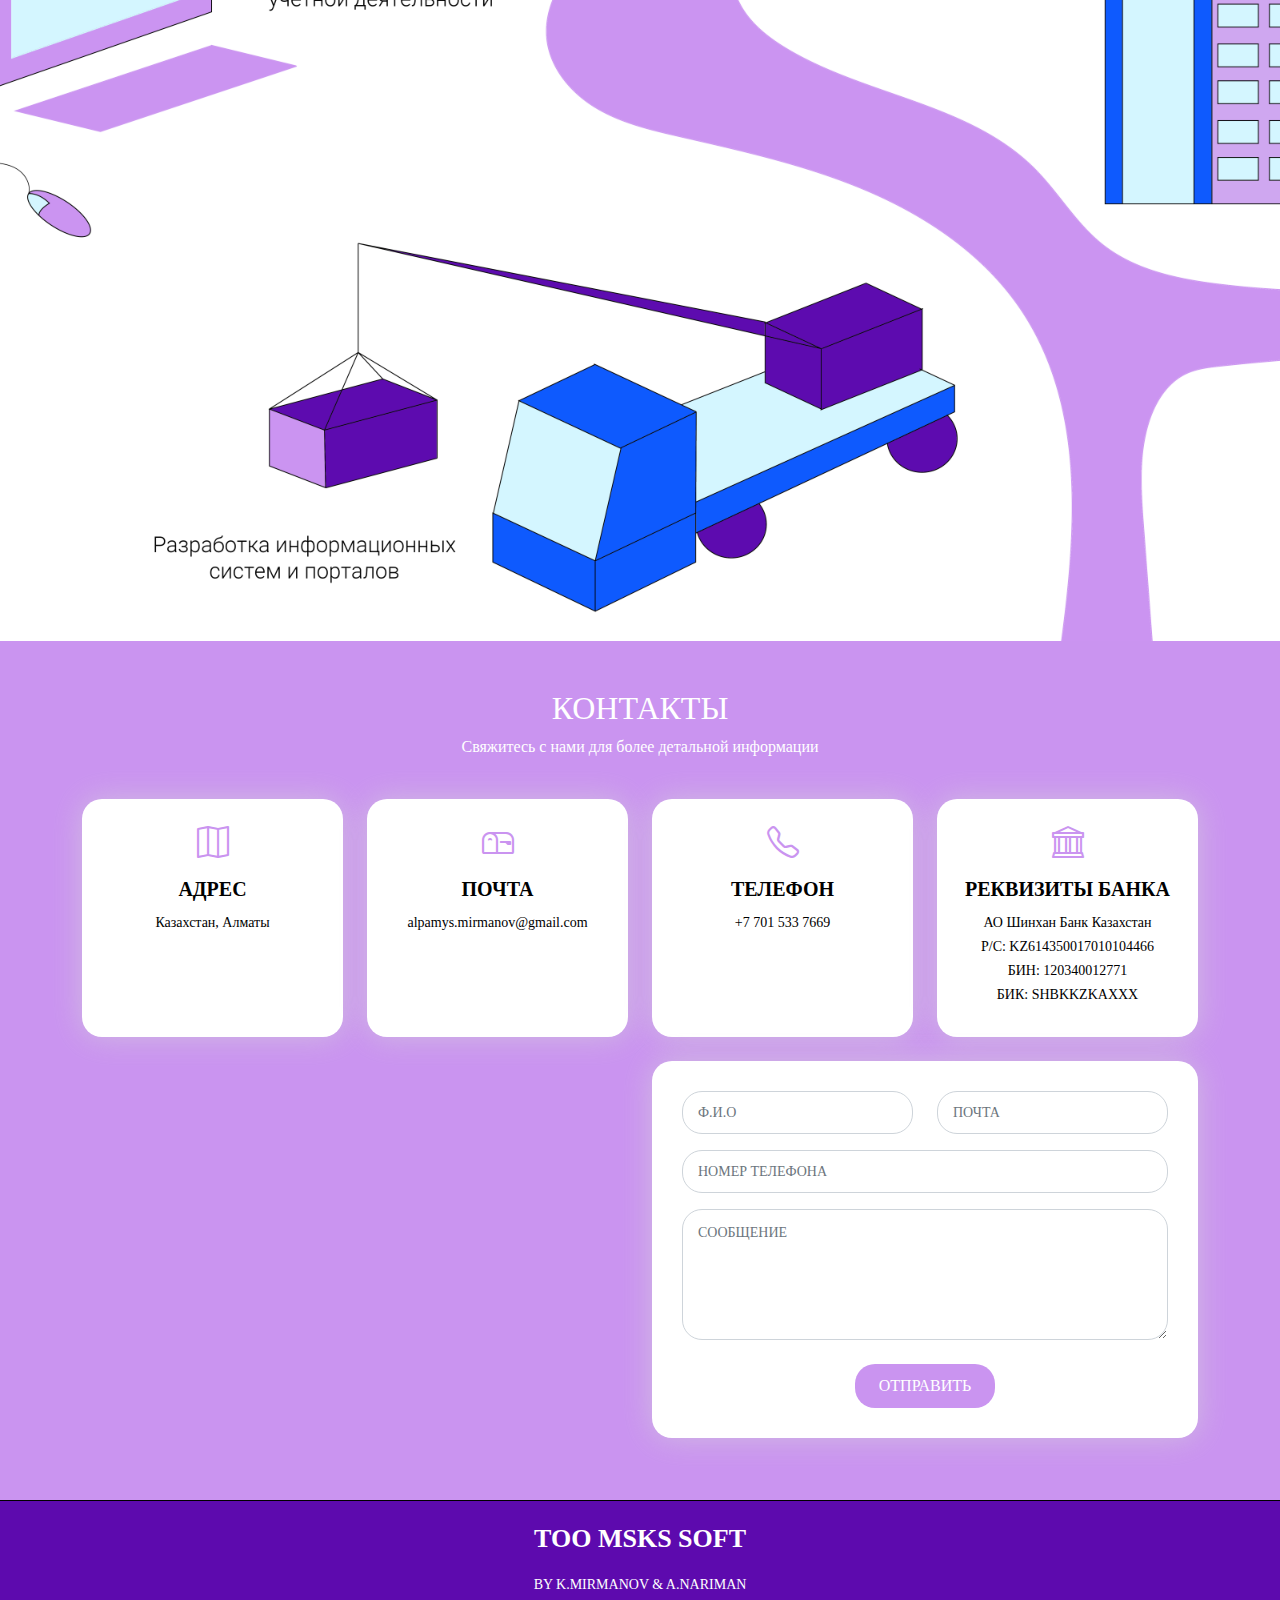
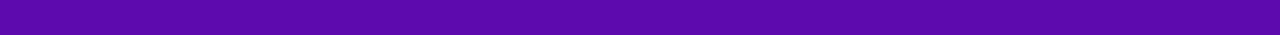
==== commit 80f6ea54: "Update index.html" ====
--- a/index.html
+++ b/index.html
@@ -68,7 +68,7 @@
       <div class="table-cell">
         <div class="container">
 
-          <h1 class="hero-title mb-4">ТОО «MSKS SOFT», исходя из требований  заказчиков,  выполняет услуги по проектированию, разработке, внедрению, системную интеграцию, сопровождению программного обеспечения.<br>
+          <h1 class="hero-title mb-4">ТОО «MSKS SOFT» - компания, выполняющая услуги исходя  по проектированию, разработке, внедрению,  сопровождению программного обеспечения и системной интеграции.<br>
           </h1>
           <br>
             <a class="btn btn-primary" href="#contact" role="button">СВЯЗАТЬСЯ</a>
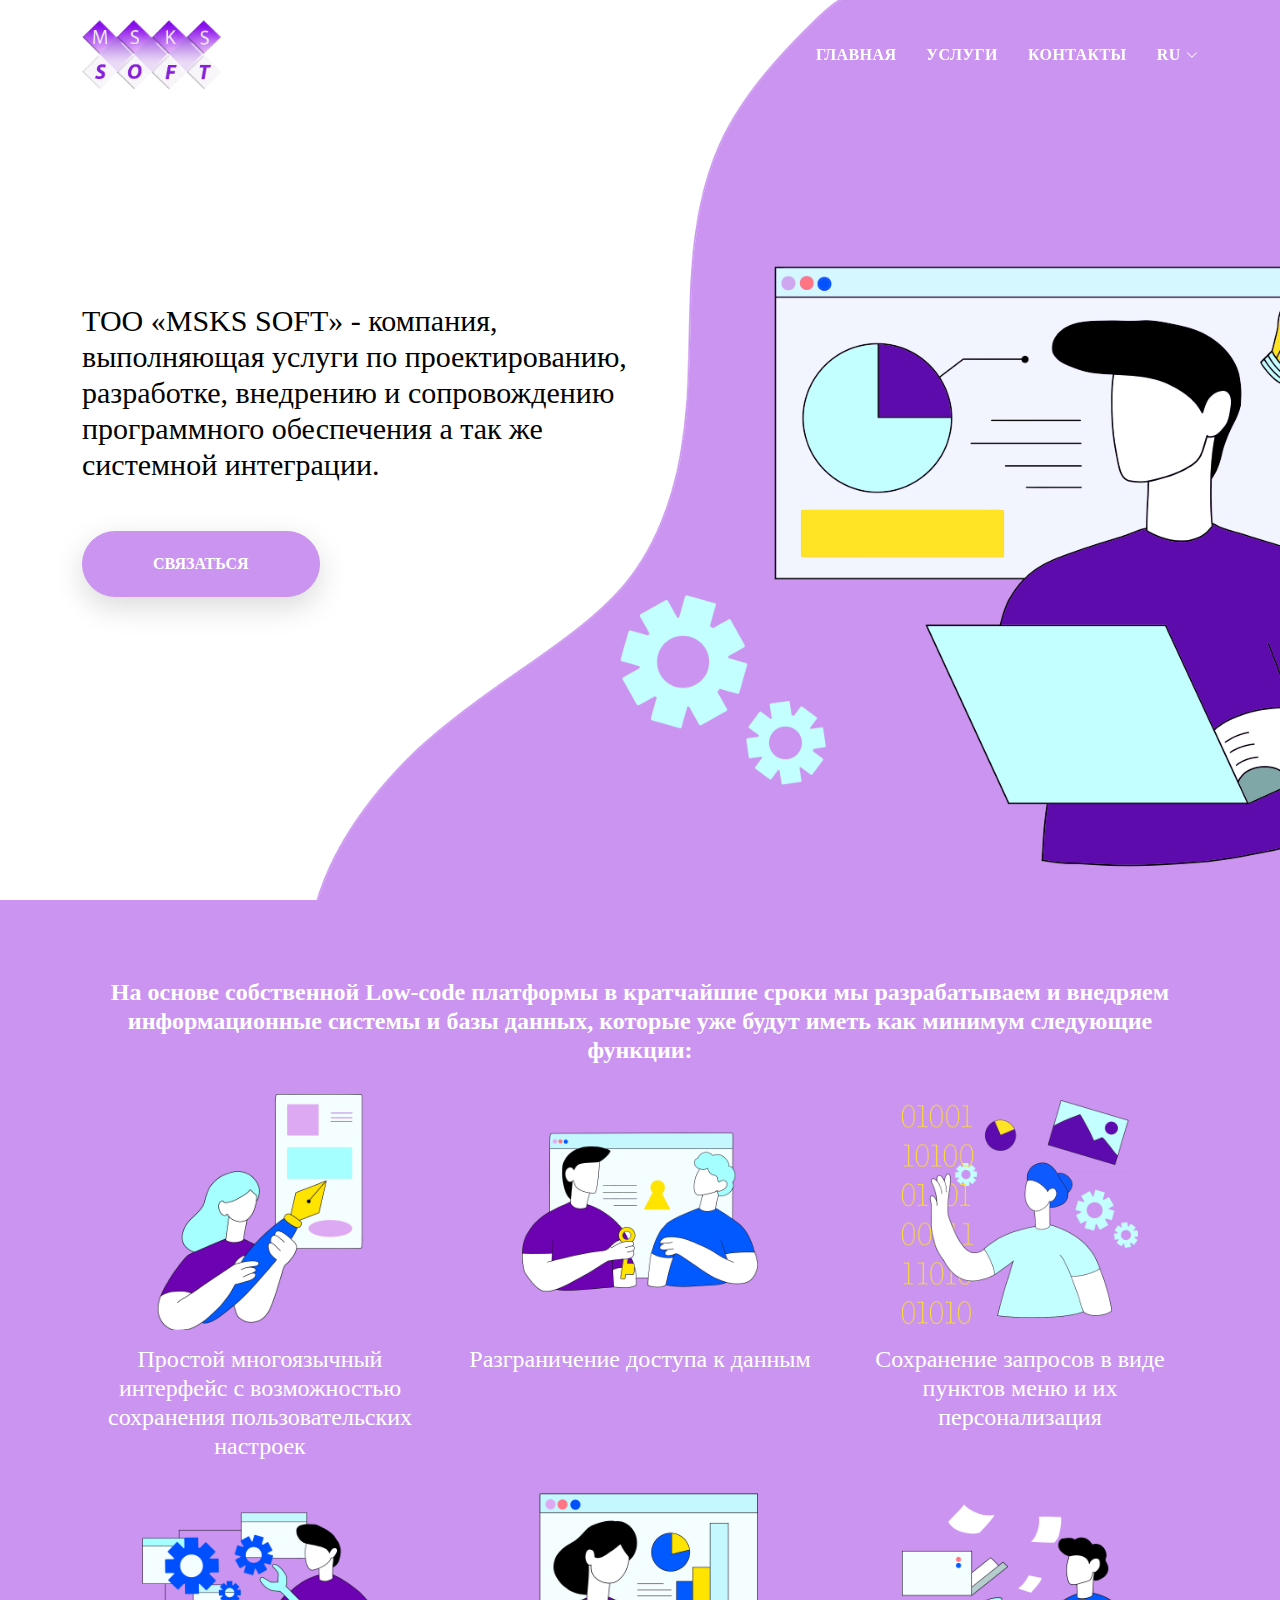
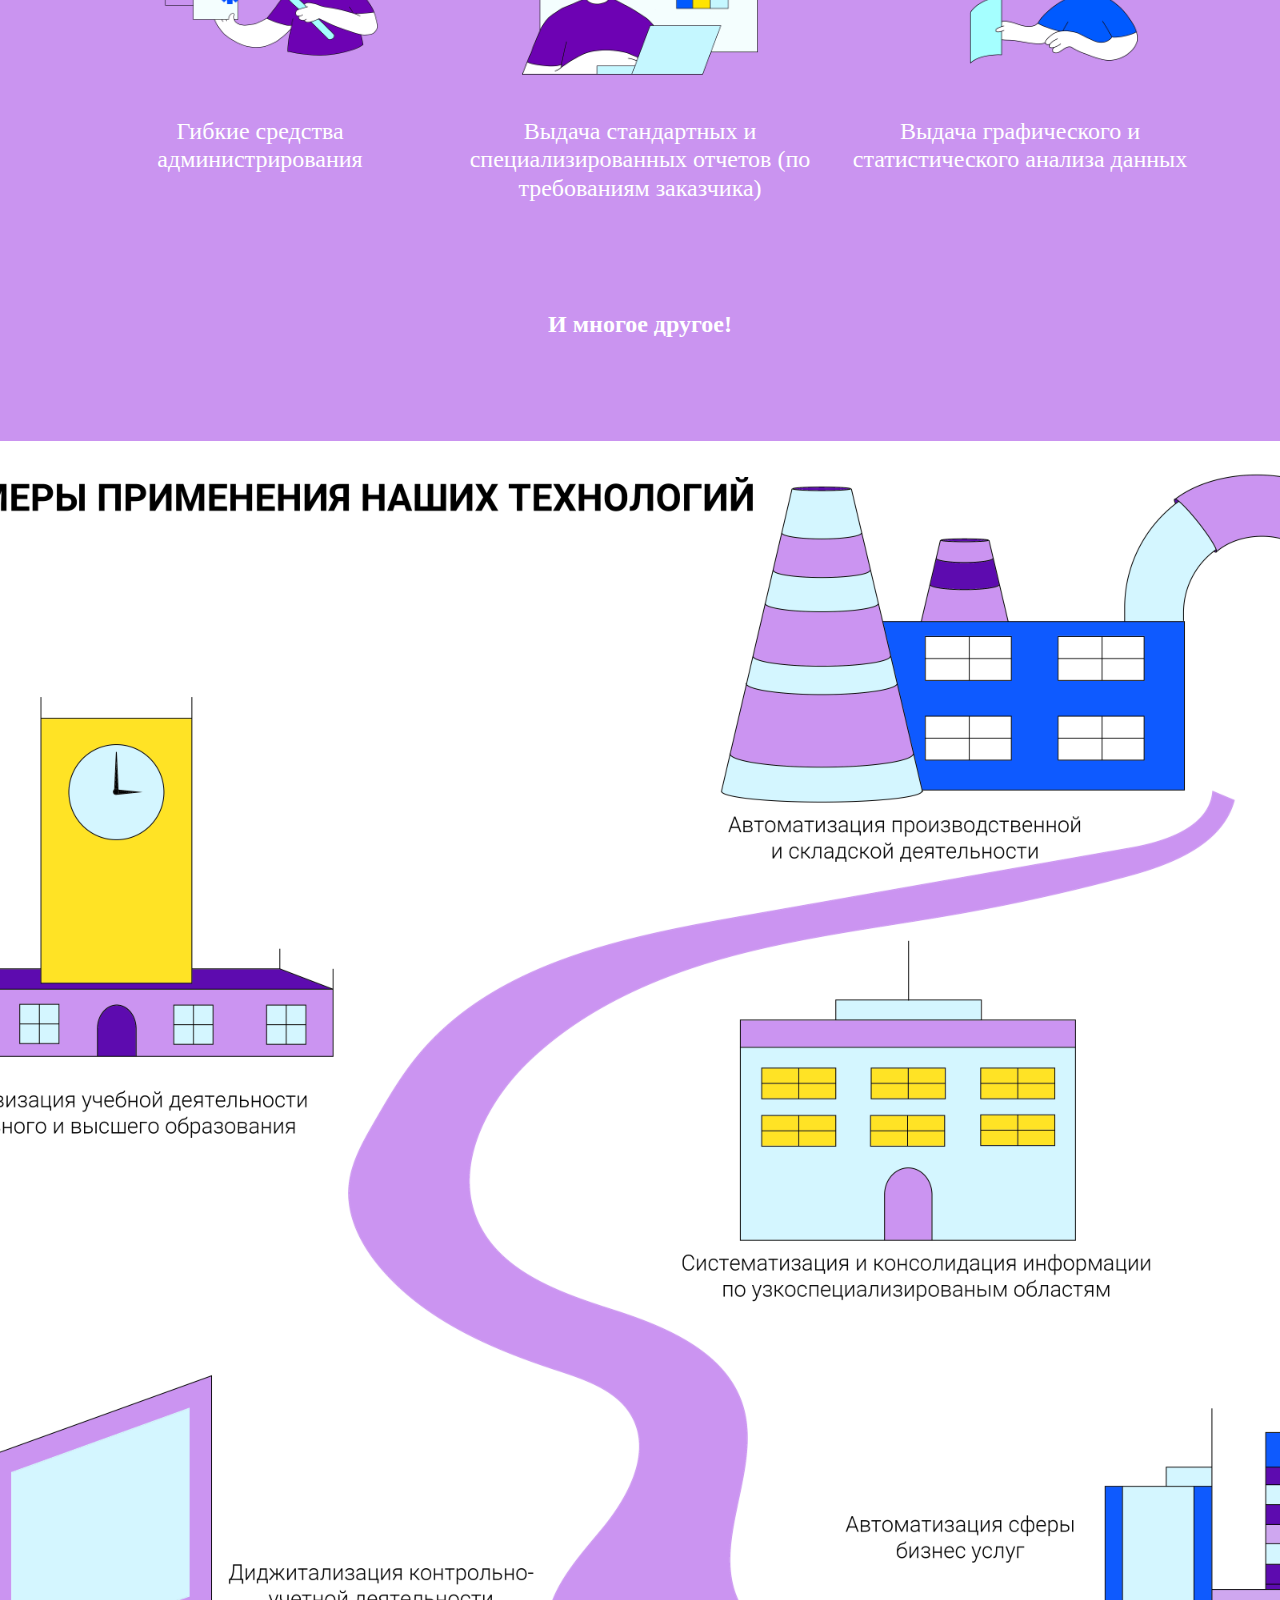
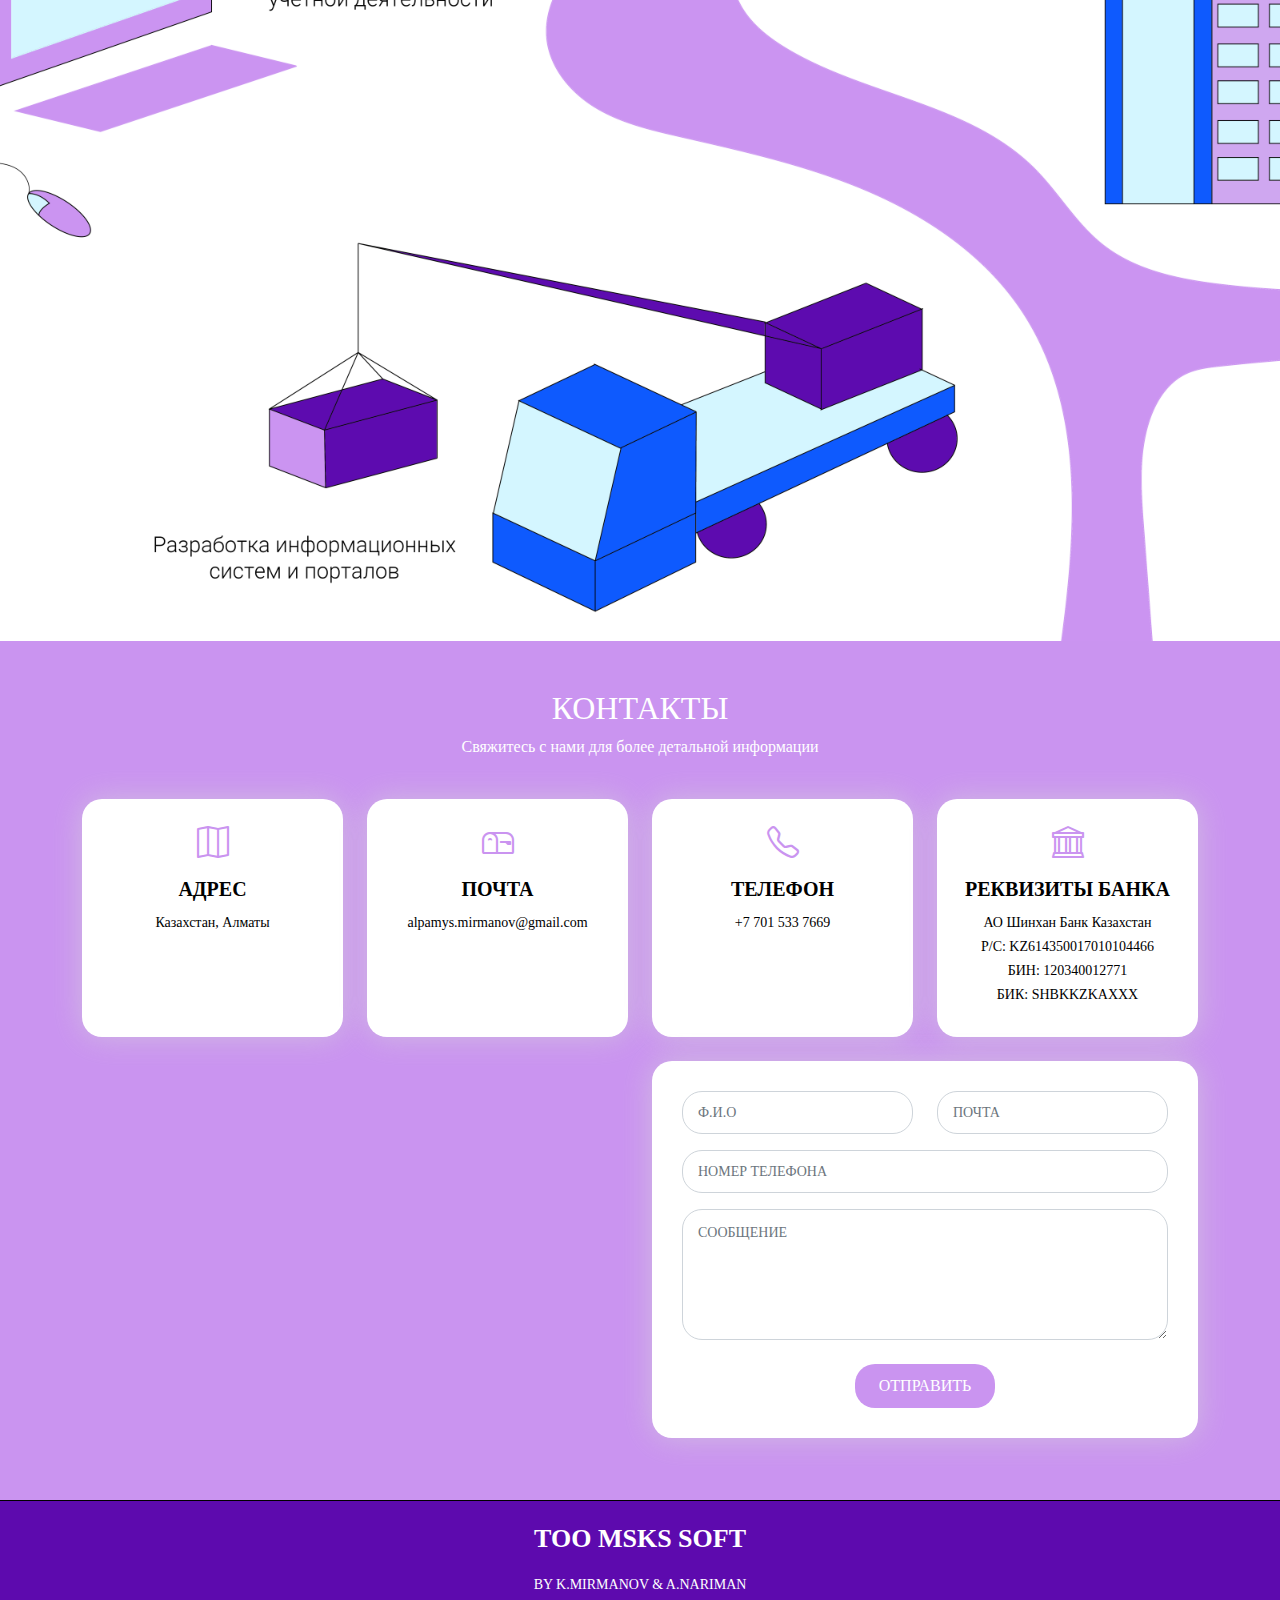
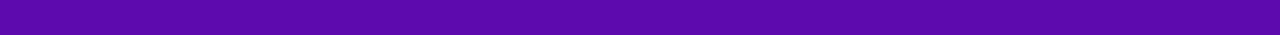
==== commit 86f79262: "Update index.html" ====
--- a/index.html
+++ b/index.html
@@ -68,7 +68,7 @@
       <div class="table-cell">
         <div class="container">
 
-          <h1 class="hero-title mb-4">ТОО «MSKS SOFT» - компания, выполняющая услуги исходя  по проектированию, разработке, внедрению,  сопровождению программного обеспечения и системной интеграции.<br>
+          <h1 class="hero-title mb-4">ТОО «MSKS SOFT» - компания, выполняющая услуги  по проектированию, разработке, внедрению и сопровождению программного обеспечения а так же системной интеграции.<br>
           </h1>
           <br>
             <a class="btn btn-primary" href="#contact" role="button">СВЯЗАТЬСЯ</a>
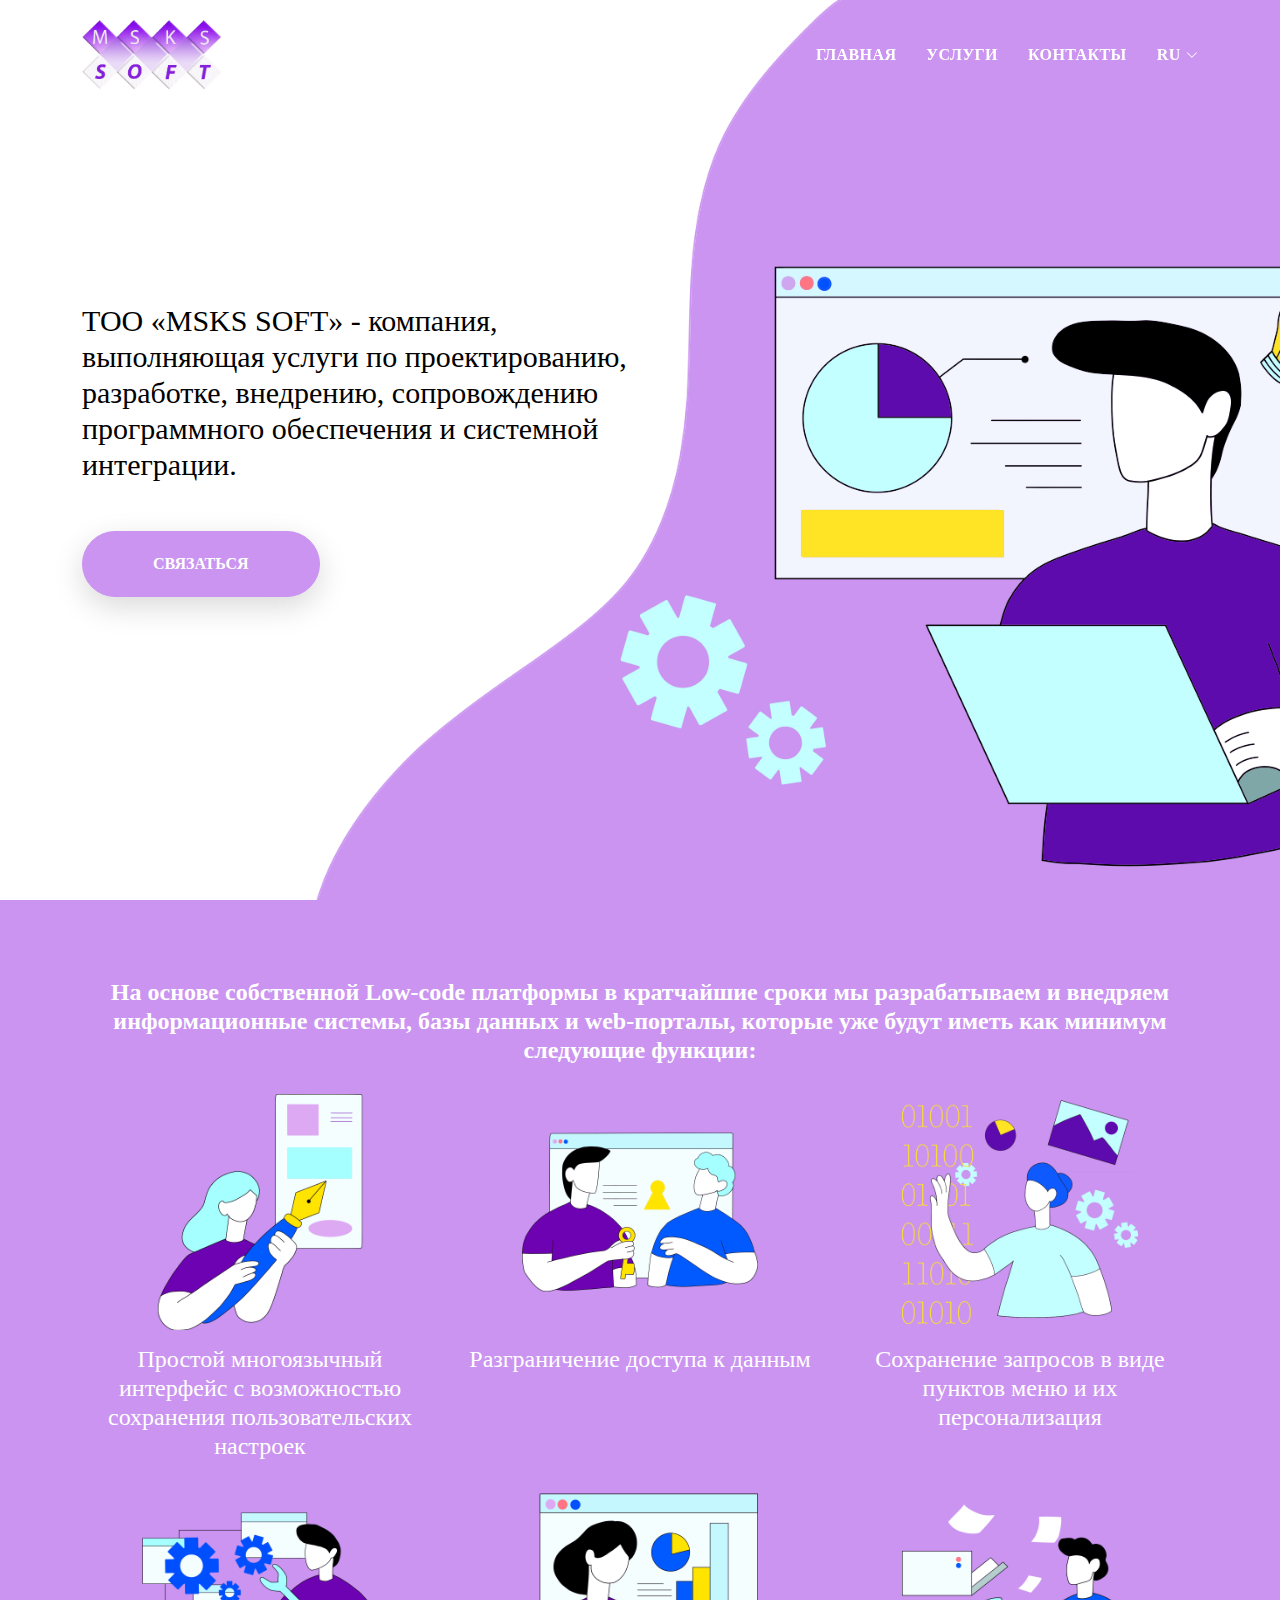
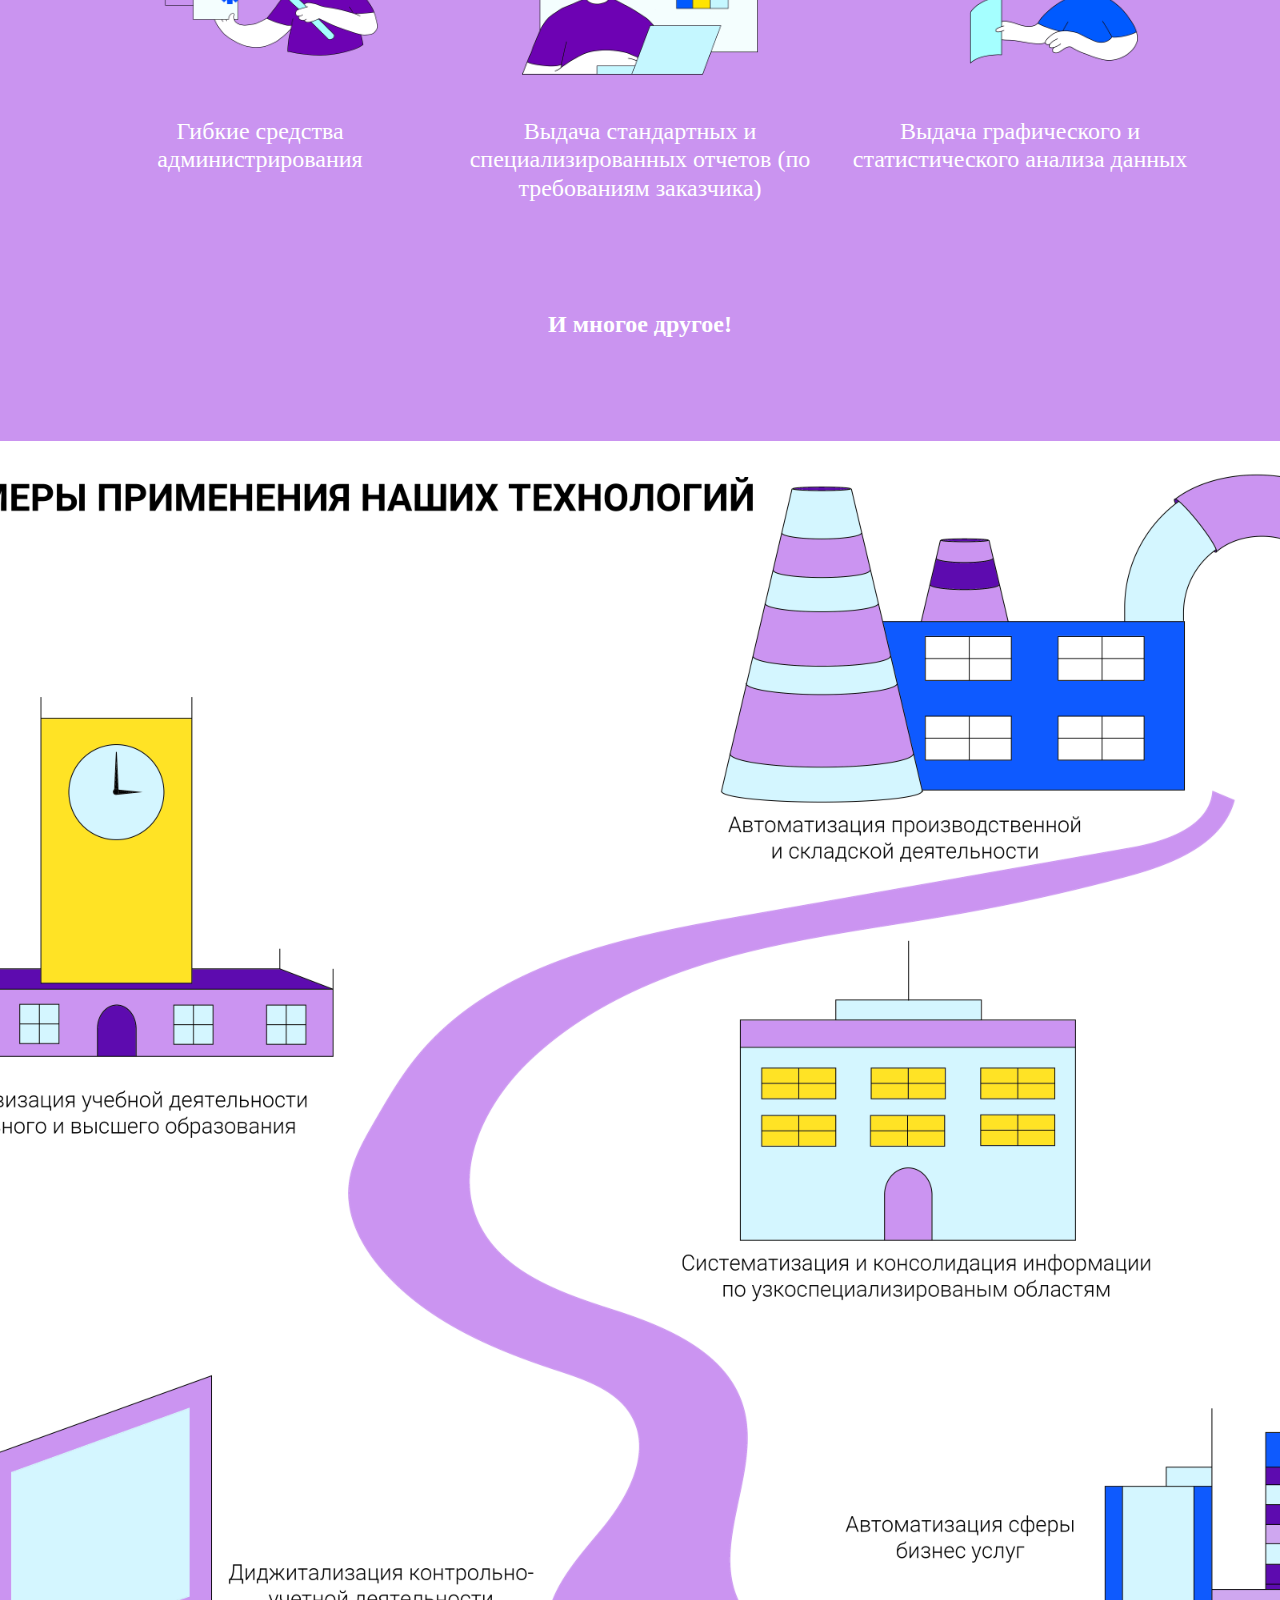
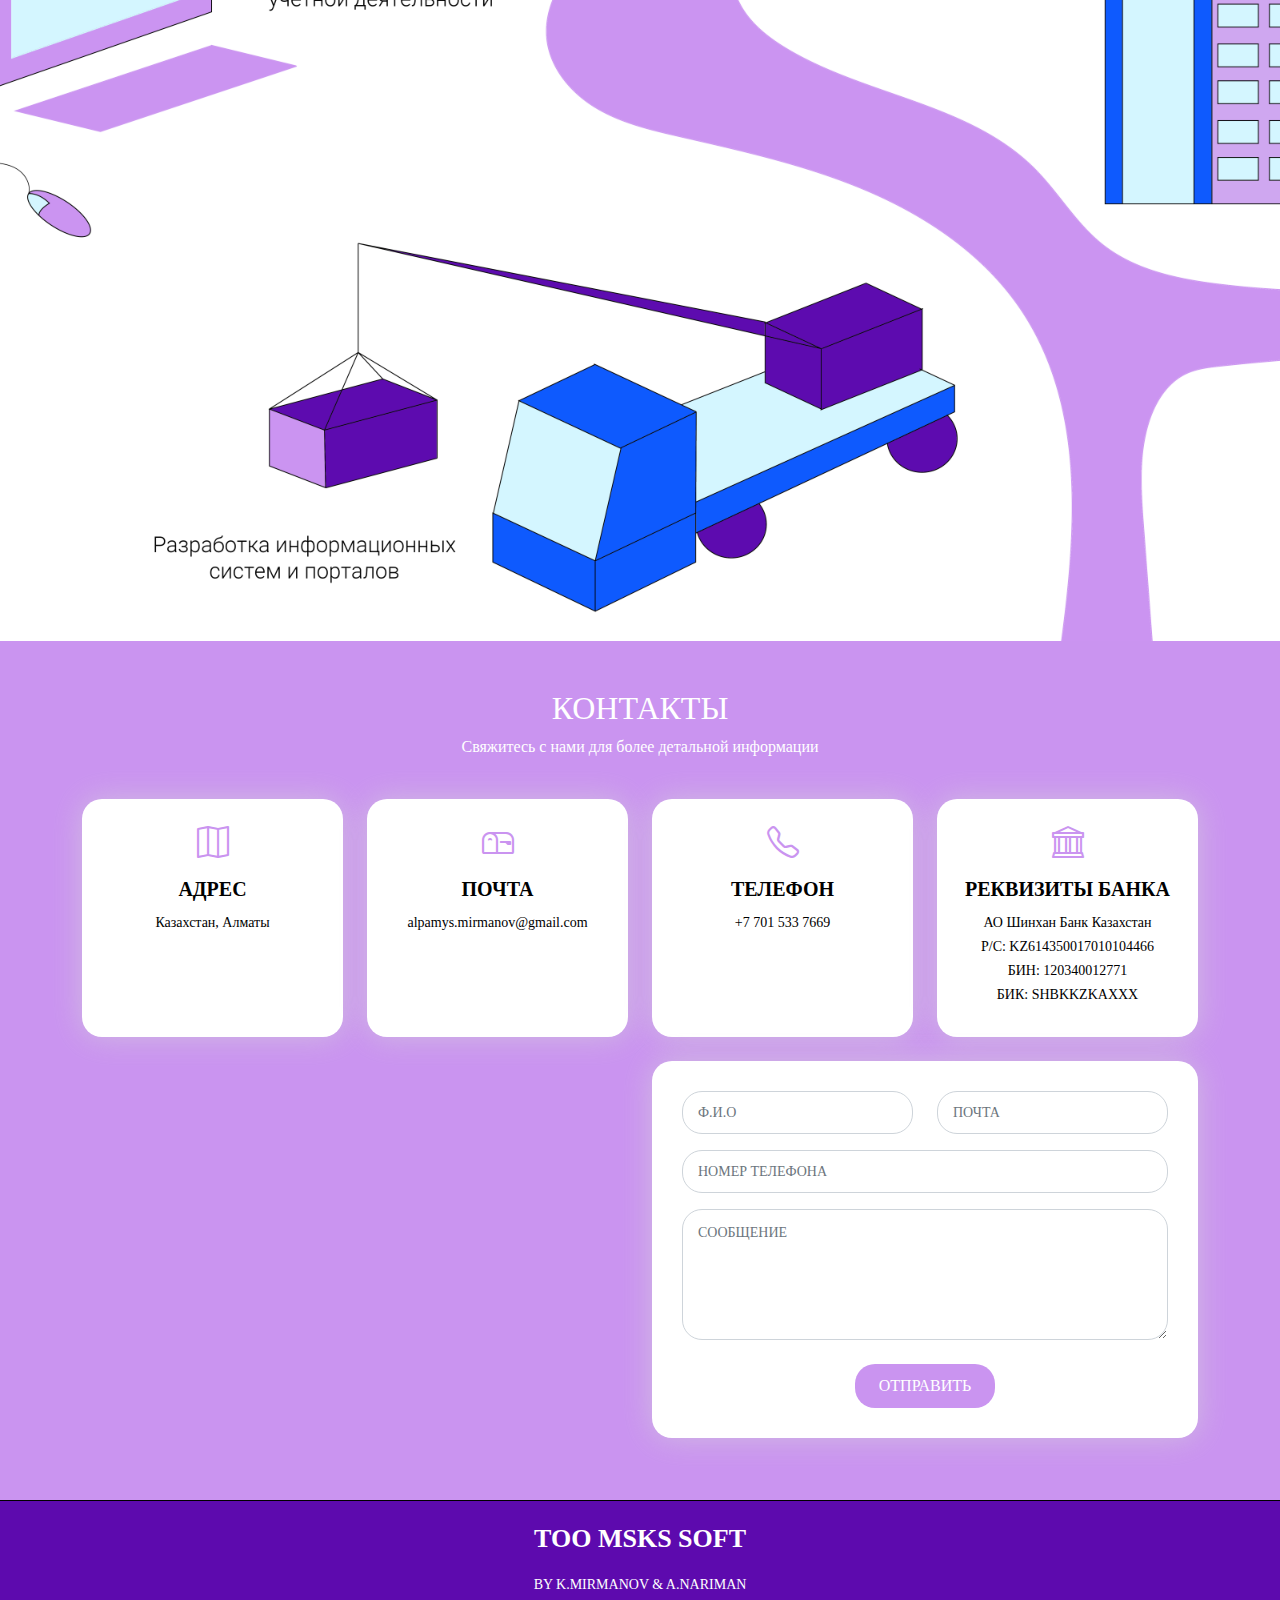
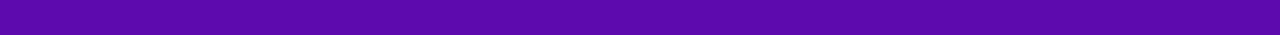
==== commit f9549287: "Update index.html" ====
--- a/index.html
+++ b/index.html
@@ -68,7 +68,7 @@
       <div class="table-cell">
         <div class="container">
 
-          <h1 class="hero-title mb-4">ТОО «MSKS SOFT» - компания, выполняющая услуги  по проектированию, разработке, внедрению и сопровождению программного обеспечения а так же системной интеграции.<br>
+          <h1 class="hero-title mb-4">ТОО «MSKS SOFT» - компания, выполняющая услуги по проектированию, разработке, внедрению, сопровождению программного обеспечения и системной интеграции.<br>
           </h1>
           <br>
             <a class="btn btn-primary" href="#contact" role="button">СВЯЗАТЬСЯ</a>
@@ -96,9 +96,7 @@
           <div class="tab-pane fade active show" id="menu-starters">
   
             <div class="tab-header text-center"> <br><br>
-              <h3>На основе собственной Low-code платформы в кратчайшие
-                сроки  мы разрабатываем и внедряем информационные системы и базы данных, которые уже
-                будут иметь как минимум следующие функции:                
+              <h3>На основе собственной Low-code платформы в кратчайшие сроки мы разрабатываем и внедряем информационные системы, базы данных и web-порталы,  которые уже будут иметь как минимум следующие функции:               
                 </h3>
             </div>
   
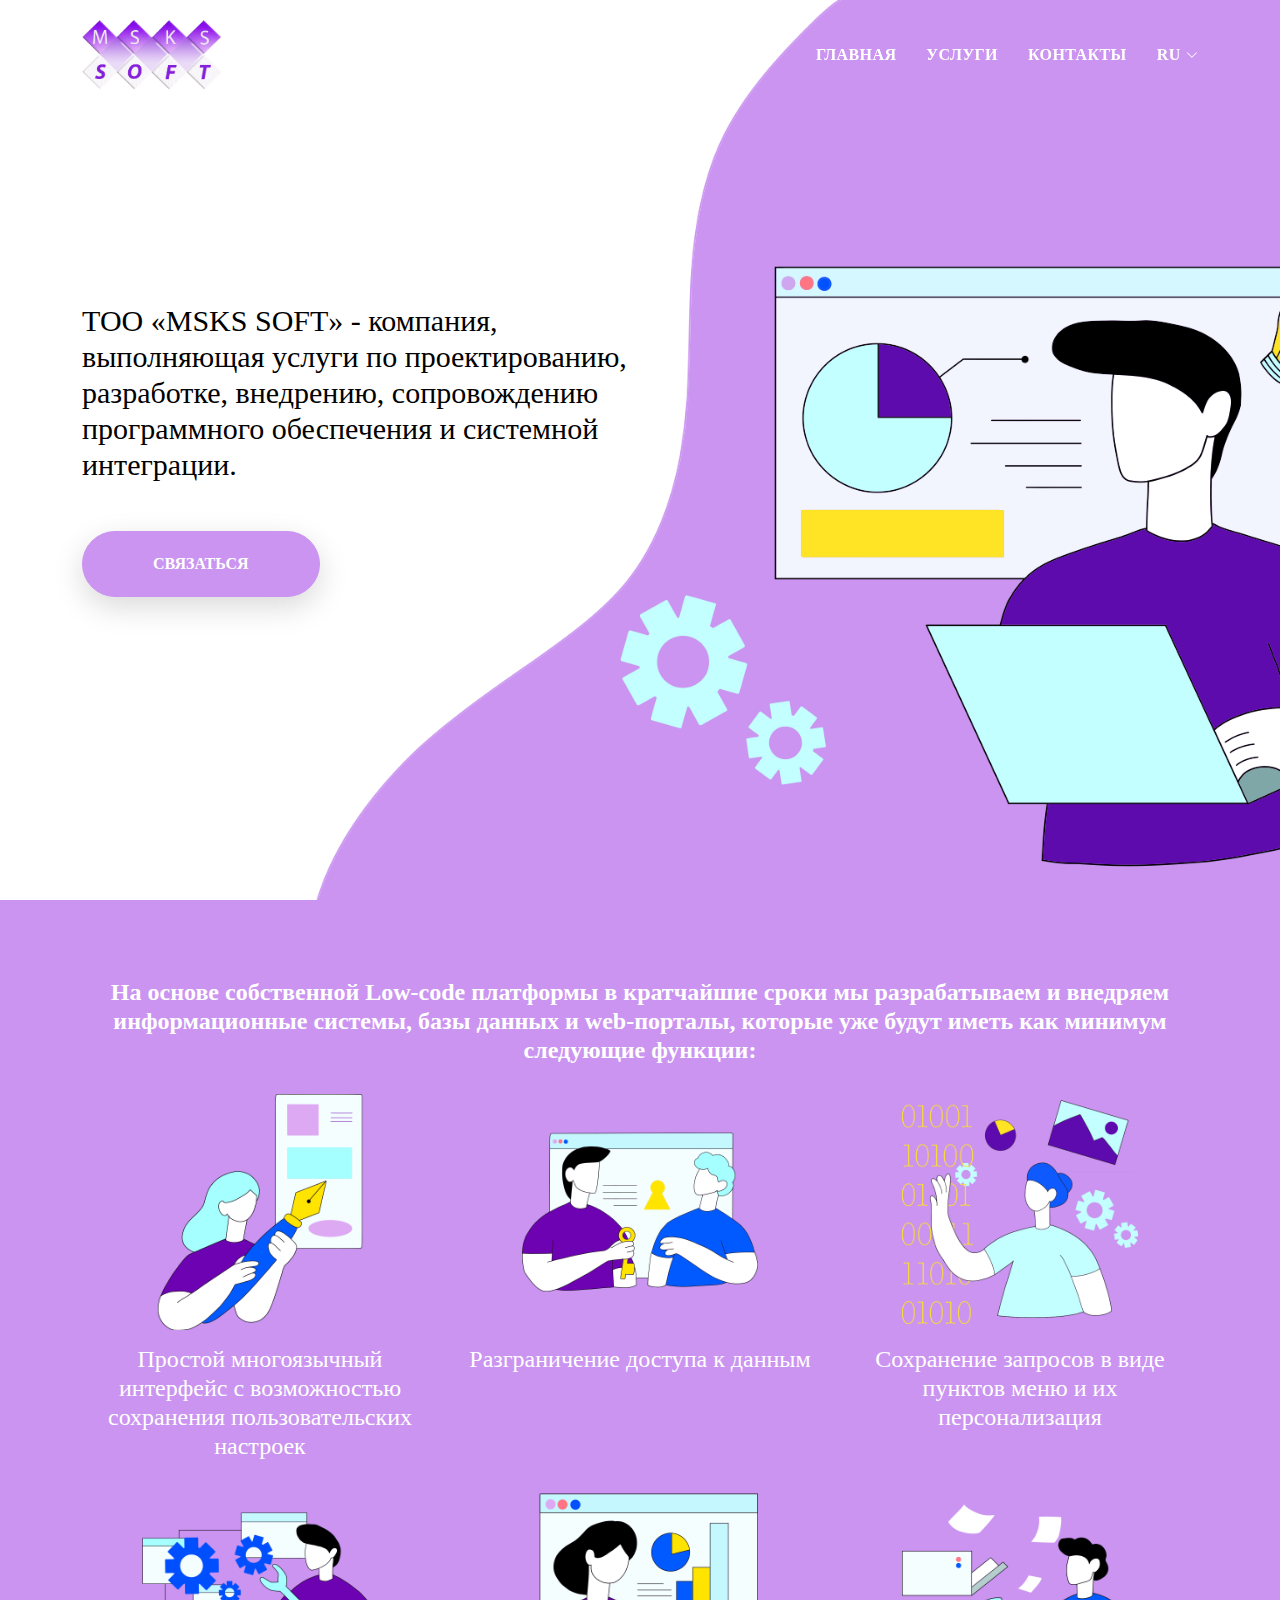
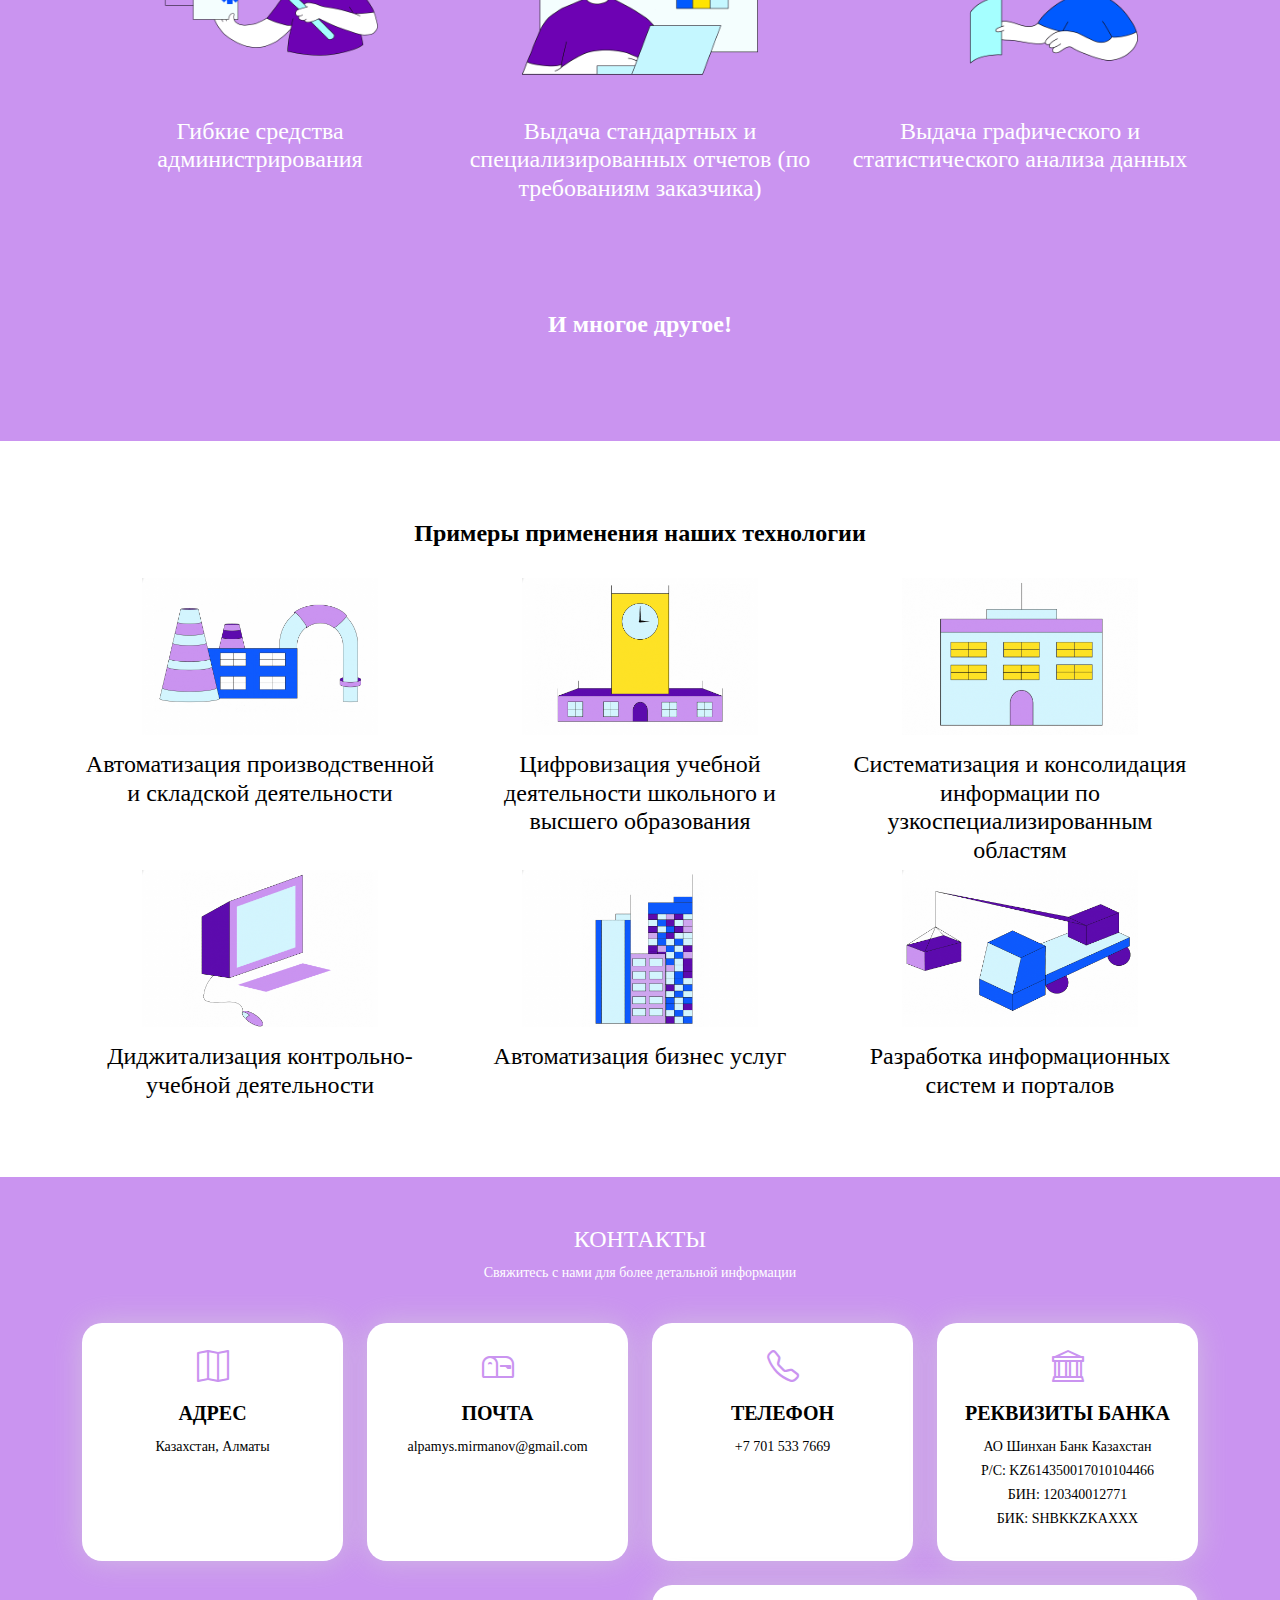
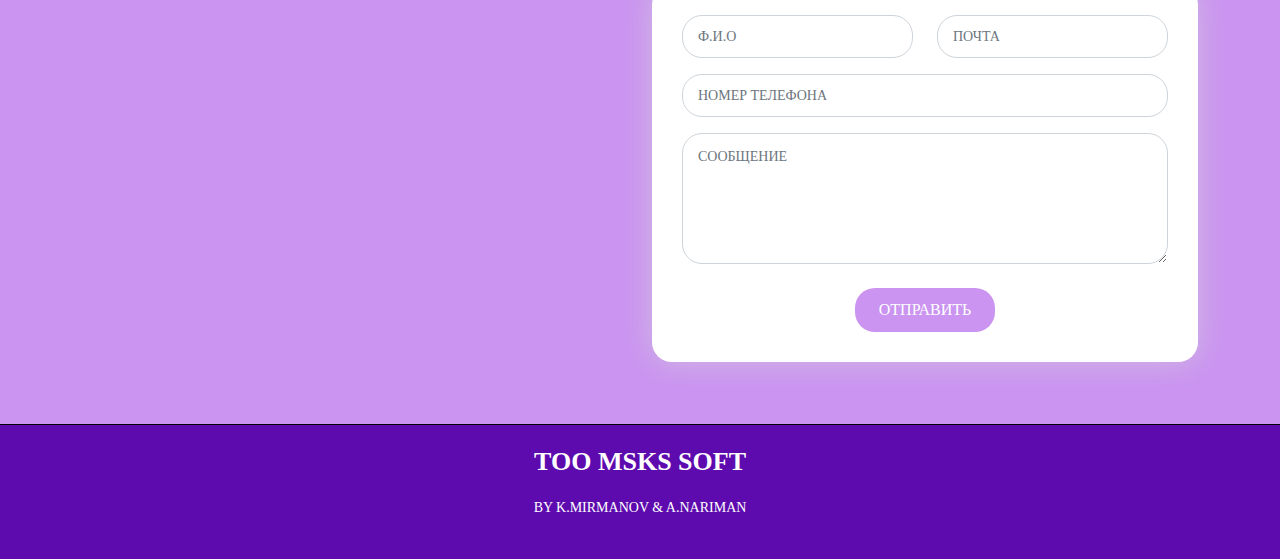
==== commit 625cc766: "Add files via upload" ====
--- a/index.html
+++ b/index.html
@@ -27,7 +27,7 @@
 
 <script type="text/javascript">
   if (screen.width <= 720) {
-  window.location = "home.html";
+  window.location = "index_mobile.html";
 }
 </script>
 
@@ -96,7 +96,7 @@
           <div class="tab-pane fade active show" id="menu-starters">
   
             <div class="tab-header text-center"> <br><br>
-              <h3>На основе собственной Low-code платформы в кратчайшие сроки мы разрабатываем и внедряем информационные системы, базы данных и web-порталы,  которые уже будут иметь как минимум следующие функции:               
+              <h3>На основе собственной Low-code платформы в кратчайшие сроки мы разрабатываем и внедряем информационные системы, базы данных и web-порталы,  которые уже будут иметь как минимум следующие функции:             
                 </h3>
             </div>
   
@@ -150,36 +150,68 @@
 
 <br><br><br>
 
-    <div id="town" class="home">
-
-      <div class="container">
-        
-        <div class="town-content">
-
-        </div>
-        <div class="town-content">
-
-        </div>
-        <div class="town-content">
-          
+
+  
+
+  </section>
+
+  <section id="menu2" class="menu2" >
+    <div class="container" data-aos="fade-up">
+  
+  
+  
+  
+      <div class="tab-content" data-aos="fade-up" data-aos-delay="300">
+  
+        <div class="tab-pane fade active show" id="menu-starters">
+  
+          <div class="tab-header text-center"> <br><br>
+            <h3>Примеры применения наших технологии               
+              </h3>
           </div>
-      </div>
-    </div><!-- End town -->
-
-
-    <div id="town2" class="home">
-
-      <div class="container">
-        <div class="town2-content">
-
-  
-
-        </div>
-      </div>
-    </div><!-- End town -->
-  
-
+  
+          <div class="row gallery-6">
+  
+            <div class="col-lg-4 menu-item">
+              <a href="assets/img/factory.jpg" class="glightbox"><img src="assets/img/factory.jpg" class="menu-img img-fluid" alt=""></a>
+              <h4>Автоматизация производственной и складской деятельности 
+              </h4>
+            </div><!-- Menu Item -->
+  
+            <div class="col-lg-4 menu-item">
+              <a href="assets/img/school.jpg" class="glightbox"><img src="assets/img/school.jpg" class="menu-img img-fluid" alt=""></a>
+              <h4>Цифровизация учебной деятельности школьного и высшего образования               </h4>
+            </div><!-- Menu Item -->
+  
+            <div class="col-lg-4 menu-item">
+              <a href="assets/img/business.jpg" class="glightbox"><img src="assets/img/business.jpg" class="menu-img img-fluid" alt=""></a>
+              <h4>Систематизация и консолидация информации по узкоспециализированным областям               </h4>
+            </div><!-- Menu Item -->
+  
+            <div class="col-lg-4 menu-item">
+              <a href="assets/img/computer.jpg" class="glightbox"><img src="assets/img/computer.jpg" class="menu-img img-fluid" alt=""></a>
+              <h4>Диджитализация контрольно-учебной деятельности                 </h4>
+            </div><!-- Menu Item -->
+  
+            <div class="col-lg-4 menu-item">
+              <a href="assets/img/building.jpg" class="glightbox"><img src="assets/img/building.jpg" class="menu-img img-fluid" alt=""></a>
+              <h4>Автоматизация бизнес услуг             </h4>
+  
+            </div><!-- Menu Item -->
+  
+            <div class="col-lg-4 menu-item">
+              <a href="assets/img/truck.jpg" class="glightbox"><img src="assets/img/truck.jpg" class="menu-img img-fluid" alt=""></a>
+              <h4>Разработка информационных систем и порталов                </h4>
+  
+            </div><!-- Menu Item -->
+  
+          </div><br><br><br>
+        </div><!-- End Starter Menu Content -->
+      </div>
+    </div>
   </section>
+
+  
  <!-- ======= Contact Section ======= --><br><br>
  <section id="contact" class="contact section-bg">
   <div class="container" data-aos="fade-up">
@@ -306,4 +338,4 @@
 
 </body>
 
-</html>
+</html>--- a/assets/css/style.css
+++ b/assets/css/style.css
@@ -514,7 +514,7 @@
   justify-content: space-between;
   color: #fff;
   font-size: 16px;
-  font-family: Roboto Mono;
+  font-family: Roboto;
   font-weight: 600;
   padding: 0;
   white-space: nowrap;
@@ -529,7 +529,7 @@
   font-size: 12px;
   line-height: 0;
   margin-left: 5px;
-  font-family: Roboto Mono;
+  font-family: Roboto;
 }
 
 .navbar>ul>li>a:before {
@@ -758,7 +758,7 @@
   color: #ffffff;
   padding: 20px 70px 20px 70px ;
   font-weight: bold;
-  font-family: Roboto Mono;
+  font-family: Roboto;
   border-radius: 38px;
   box-shadow: 0 10px 30px 0 rgba(0, 0, 0, 0.15);
 
@@ -768,7 +768,7 @@
   color: #ffffff;
   padding: 20px 70px 20px 70px ;
   font-weight: bold;
-  font-family: Roboto Mono;
+  font-family: Roboto;
   border-radius: 38px;
   box-shadow: 0 10px 30px 0 rgba(0, 0, 0, 0.15);
 
@@ -862,207 +862,16 @@
 }
 
 
-/*--------------------------------------------------------------
-# fero Section
---------------------------------------------------------------*/
-.fero {
-  width: 100%;
-  height: 100vh;
-  background: url(../img/fero-bg.png) top center no-repeat;
-  background-size: cover;
-}
-
-.fero h1 {
-  margin: 0;
-  padding: 10px 10px 200px 0px;
-  font-size: 48px;
-  text-align: center;
-  font-weight: 700;
-  color: #ffffff;
-}
-
-.fero h2 {
-  color: #ffffff;
-  margin: 15px 0 0 0;
-  font-size: 26px;
-}
-
-.fero .btn-get-started {
-  margin-top: 30px;
-  line-height: 0;
-  padding: 15px 40px;
-  border-radius: 4px;
-  transition: 0.5s;
-  color: #ca94f0;
-  background: #4154f1;
-  box-shadow: 0px 5px 30px rgba(65, 84, 241, 0.4);
-}
-
-.fero .btn-get-started span {
-  font-family: "Nunito", sans-serif;
-  font-weight: 600;
-  font-size: 16px;
-  letter-spacing: 1px;
-}
-
-.fero .btn-get-started i {
-  margin-left: 5px;
-  font-size: 18px;
-  transition: 0.3s;
-}
-
-.fero .btn-get-started:hover i {
-  transform: translateX(5px);
-}
-
-.fero .fero-img {
-  text-align: right;
-}
-
-@media (min-width: 1024px) {
-  .fero {
-    background-attachment: fixed;
-  }
-}
-
-@media (max-width: 991px) {
-  .fero {
-    height: auto;
-    padding: 120px 0 60px 0;
-  }
-
-  .fero .fero-img {
-    text-align: center;
-    margin-top: 80px;
-  }
-
-  .fero .fero-img img {
-    width: 80%;
-  }
-}
-
-@media (max-width: 768px) {
-  .fero {
-    text-align: center;
-  }
-
-  .fero h1 {
-    font-size: 32px;
-  }
-
-  .fero h2 {
-    font-size: 24px;
-  }
-
-  .fero .fero-img img {
-    width: 100%;
-  }
-}
-
-
-
-
-
-
-
-
-
-
-
-/*--------------------------------------------------------------
-# town
---------------------------------------------------------------*/
-#town {
-  background: url("../img/town1.png") repeat scroll center center/cover;
-  height: 100vh;
-  width: 100%;
-}
-
-#town .town-content {
-  height: 100vh;
-  text-align: left;
-  width: 100%;
-  display: flex;
-  justify-content: center;
-  flex-direction: column;
-}
-
-.town-content h1 {
-  font-size: 30px;
-  text-align: left;
-  font-family: Roboto Mono;
-  font-weight: 700;
-  padding-bottom: 50%;
-  margin-bottom: 10px;
-  text-transform: uppercase;
-  color: rgb(0, 0, 0);
-}
-
-.town-content p {
-  font-size: 23px;
-  letter-spacing: 3px;
-  padding-inline-end: 50%;
-  margin-top: 0;
-  color: rgb(0, 0, 0);
-  font-weight: 500;
-}
-
-
-
-
-
-/*--------------------------------------------------------------
-# town2
---------------------------------------------------------------*/
-#town2 {
-  background: url("../img/town2.png") repeat scroll center center/cover;
-  height: 100vh;
-  width: 100%;
-}
-
-#town2 .town2-content {
-  height: 100vh;
-  text-align: left;
-  width: 100%;
-  display: flex;
-  justify-content: center;
-  flex-direction: column;
-}
-
-.town2-content h1 {
-  font-size: 40px;
-  font-weight: 700;
-  margin-bottom: 10px;
-  text-transform: uppercase;
-  color: rgb(0, 0, 0);
-}
-
-.town2-content p {
-  font-size: 23px;
-  letter-spacing: 3px;
-  padding-inline-end: 50%;
-  margin-top: 0;
-  color: rgb(0, 0, 0);
-  font-weight: 500;
-}
-
-#business {
-  font-size: 23px;
-  letter-spacing: 3px;
-  padding-inline-end: 50%;
-  margin-top: 0;
-  color: rgb(0, 0, 0);
-  font-weight: 500;
-}
-
-
-#portal {
-  font-size: 23px;
-  letter-spacing: 3px;
-  margin-top: 0;
-  color: rgb(0, 0, 0);
-  font-weight: 500;
-}
+
+
+
+
+
+
+
+
+
+
 
 
 
@@ -1074,14 +883,14 @@
   text-align: center;
   box-shadow: 0 0 30px rgba(214, 215, 216, 0.6);
   padding: 20px 0 30px 0;
-  font-family: Roboto Mono;
+  font-family: Roboto;
   background: #fff;
   border-radius: 20px;
 }
 
 .contact .info-box i {
   font-size: 32px;
-  font-family: Roboto Mono;
+  font-family: Roboto;
   color: #ca94f0;
   border-radius: 50%;
   padding: 8px;
@@ -1090,7 +899,8 @@
 
 #kntkt {
   color: #fff;
-  font-family: Roboto Mono;
+  font-family: Roboto;
+  font-size: 24px;
 
   text-align: center;
 
@@ -1098,7 +908,8 @@
 
 #snami {
   color: #fff;
-  font-family: Roboto Mono;
+  font-family: Roboto;
+  font-size: 14px;
 
   text-align: center;
 
@@ -1107,7 +918,7 @@
 .contact .info-box h3 {
   font-size: 20px;
   color: #000000;
-  font-family: Roboto Mono;
+  font-family: Roboto;
   font-weight: 700;
   text-align: center;
   margin: 10px 0;
@@ -1118,7 +929,7 @@
   line-height: 24px;
   font-size: 14px;
   margin-bottom: 0;
-  font-family: Roboto Mono;
+  font-family: Roboto;
   text-align: center;
   color:#000000
 }
@@ -1130,7 +941,7 @@
   line-height: 24px;
   font-size: 14px;
   margin-bottom: 0;
-  font-family: Roboto Mono;
+  font-family: Roboto;
   text-align: center;
   color:#000000
 }
@@ -1146,7 +957,7 @@
   color: #fff;
   background: #ca94f0;
   text-align: left;
-  font-family: Roboto Mono;
+  font-family: Roboto;
   padding: 15px;
   font-weight: 600;
 }
@@ -1159,7 +970,7 @@
   display: none;
   color: #fff;
   background: #ca94f0;
-  font-family: Roboto Mono;
+  font-family: Roboto;
   text-align: center;
   padding: 15px;
   font-weight: 600;
@@ -1170,7 +981,7 @@
   background: #fff;
   text-align: center;
   padding: 15px;
-  font-family: Roboto Mono;
+  font-family: Roboto;
 }
 
 .contact .formm .loading:before {
@@ -1191,7 +1002,7 @@
   border-radius: 5px;
   box-shadow: none;
   font-size: 14px;
-  font-family: Roboto Mono;
+  font-family: Roboto;
   border-radius: 20px;
 
 }
@@ -1219,7 +1030,7 @@
   color: #fff;
   transition: 0.4s;
   border-radius: 5px;
-  font-family: Roboto Mono;
+  font-family: Roboto;
   border-radius: 20px;
 }
 
@@ -1402,7 +1213,7 @@
 #uslugi {
   color: white;
   text-align: center;
-  font-family: Roboto Mono;
+  font-family: Roboto;
 }
 
 
@@ -1417,7 +1228,7 @@
   color: #fff;
   font-size: 14px;
   text-align: center;
-  font-family: Roboto Mono;
+  font-family: Roboto;
   padding: 0.5px 0;
 }
 
@@ -1427,7 +1238,7 @@
   color: #ffffff;
   position: relative;
   padding: 0;
-  font-family: Roboto Mono;
+  font-family: Roboto;
   margin: 0 0 20px 0;
 }
 
@@ -1437,7 +1248,7 @@
   color: #ffffff;
   position: relative;
   padding: 0;
-  font-family: Roboto Mono;
+  font-family: Roboto;
   margin: 0 0 20px 0;
 }
 
@@ -1485,7 +1296,7 @@
   font-size: 18px;
   text-align: center;
   font-family: Roboto ;
-  font-weight: lighter;
+  font-weight:lighter;
   margin: 0;
   color: #fff;
 }
@@ -1493,7 +1304,7 @@
 .menu .nav-link h3 {
   font-size: 24px;
   text-align: center;
-  font-family: Roboto Mono;
+  font-family: Roboto;
   font-weight: Bold;
   margin: 0;
   color: #fff;
@@ -1529,7 +1340,7 @@
 .menu .tab-content .tab-header h3 {
   font-size: 24px;
   text-align: center;
-  font-family: Roboto Mono;
+  font-family: Roboto;
   font-weight: Bold;
   margin: 0;
   color: #fff;
@@ -1570,3 +1381,134 @@
 }
 
 
+
+
+
+
+
+
+
+/*--------------------------------------------------------------
+# Menu2 Section
+--------------------------------------------------------------*/
+
+#menu2 {
+  background: #ffffff;
+}
+
+.menu2 .nav-tabs {
+  border: 0;
+}
+
+.menu2 .nav-link {
+  margin: 0 10px;
+  padding: 10px 5px;
+  transition: 0.3s;
+  color: var(--color-secondary);
+  border-radius: 0;
+  cursor: pointer;
+  height: 100%;
+  border: 0;
+}
+
+@media (max-width: 575px) {
+  .menu2 .nav-link {
+    margin: 0 10px;
+    padding: 10px 0;
+  }
+}
+
+.menu2 .nav-link i {
+  padding-right: 15px;
+  font-size: 24px;
+}
+
+.menu2 .nav-link h4 {
+  font-size: 18px;
+  text-align: center;
+  font-family: Roboto ;
+  font-weight: lighter;
+  margin: 0;
+  color: rgb(0, 0, 0);
+}
+
+.menu2 .nav-link h3 {
+  font-size: 24px;
+  text-align: center;
+  font-family: Roboto;
+  font-weight: Bold;
+  margin: 0;
+  color: rgb(0, 0, 0);
+}
+
+@media (max-width: 575px) {
+  .menu2 .nav-link h4 {
+    font-size: 24px;
+    color: rgb(0, 0, 0);
+  }
+}
+
+.menu2 .nav-link:hover {
+  color: var(--color-primary);
+}
+
+.menu2 .nav-link.active {
+  color: var(--color-primary);
+  border-color: var(--color-primary);
+}
+
+.menu2 .tab-content .tab-header {
+  padding: 30px 0;
+}
+
+.menu2 .tab-content .tab-header p {
+  font-size: 24px;
+  text-transform: uppercase;
+  color: rgb(0, 0, 0);
+  margin-bottom: 0;
+}
+
+.menu2 .tab-content .tab-header h3 {
+  font-size: 24px;
+  text-align: center;
+  font-family: Roboto;
+  font-weight: Bold;
+  margin: 0;
+  color: rgb(0, 0, 0);
+}
+
+
+
+.menu2 .tab-content .menu-item {
+  -moz-text-align-last: center;
+  text-align-last: center;
+}
+
+.menu2 .tab-content .menu-item .menu-img {
+  padding: 0 60px;
+  margin-bottom: 15px;
+}
+
+
+.menu2 .tab-content .menu-item h4 {
+  font-size: 24px;
+  text-align: center;
+  font-family: Roboto ;
+  font-weight: lighter;
+  margin: 0;
+  margin-bottom: 5px;
+  color:rgb(0, 0, 0);
+}
+
+.menu2 .tab-content .menu-item h4:hover {
+  font-size: 24px;
+  text-align: center;
+  font-family: Roboto ;
+  font-weight: lighter;
+  margin: 0;
+  margin-bottom: 5px;
+  color: #c17af5;
+  border-bottom: #0e5aff 1px;
+}
+
+
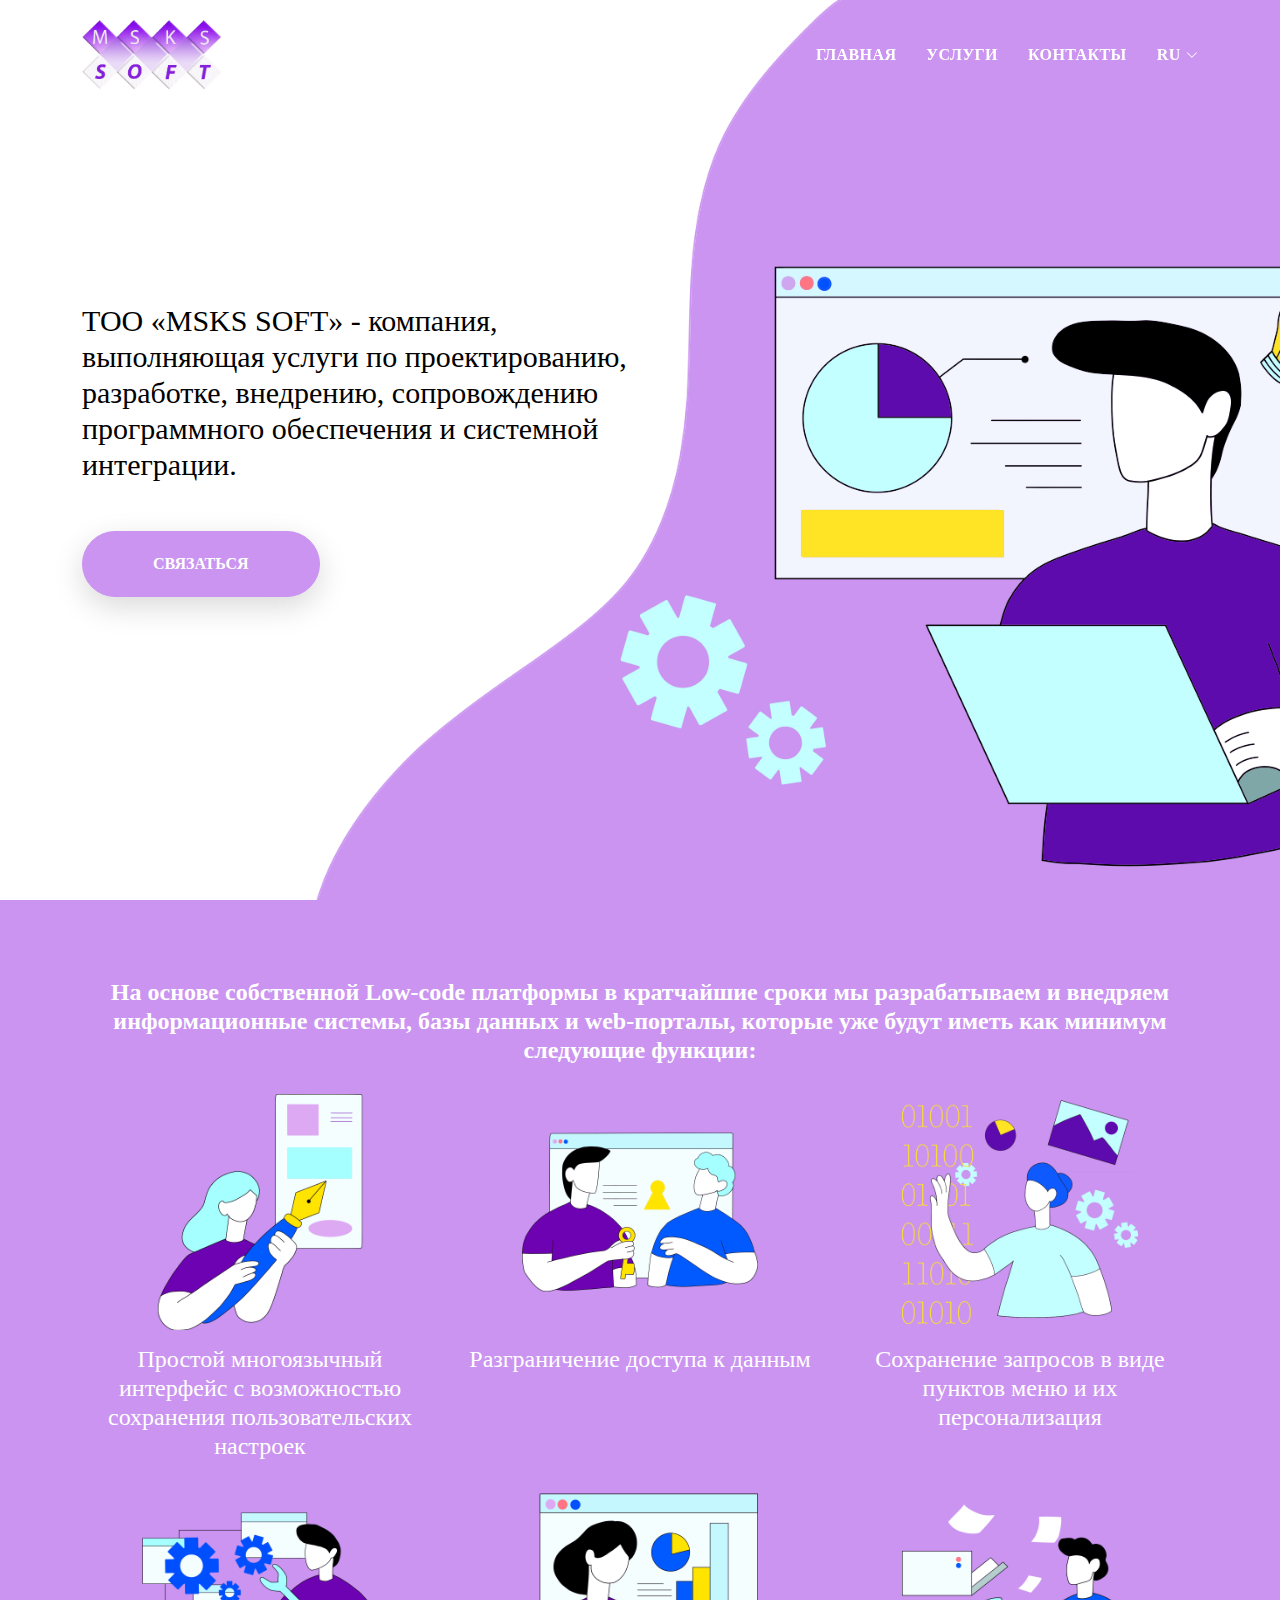
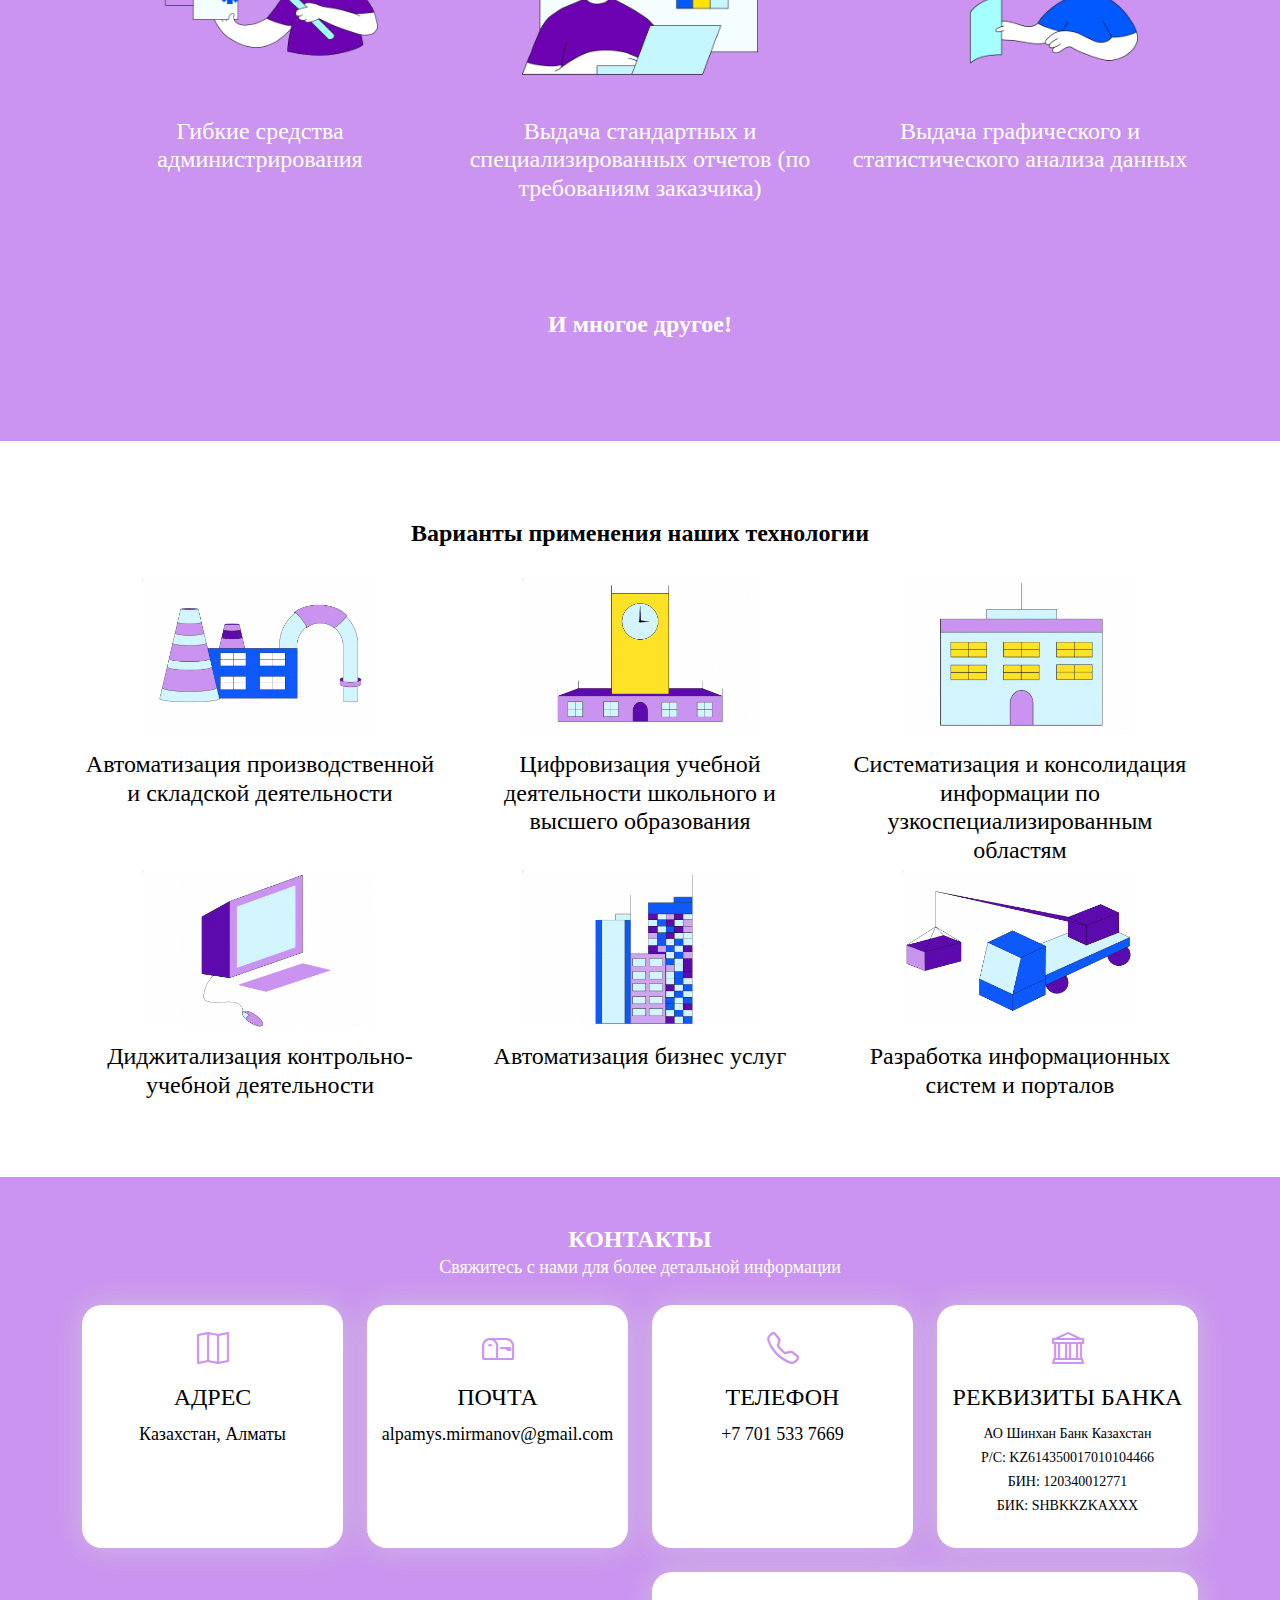
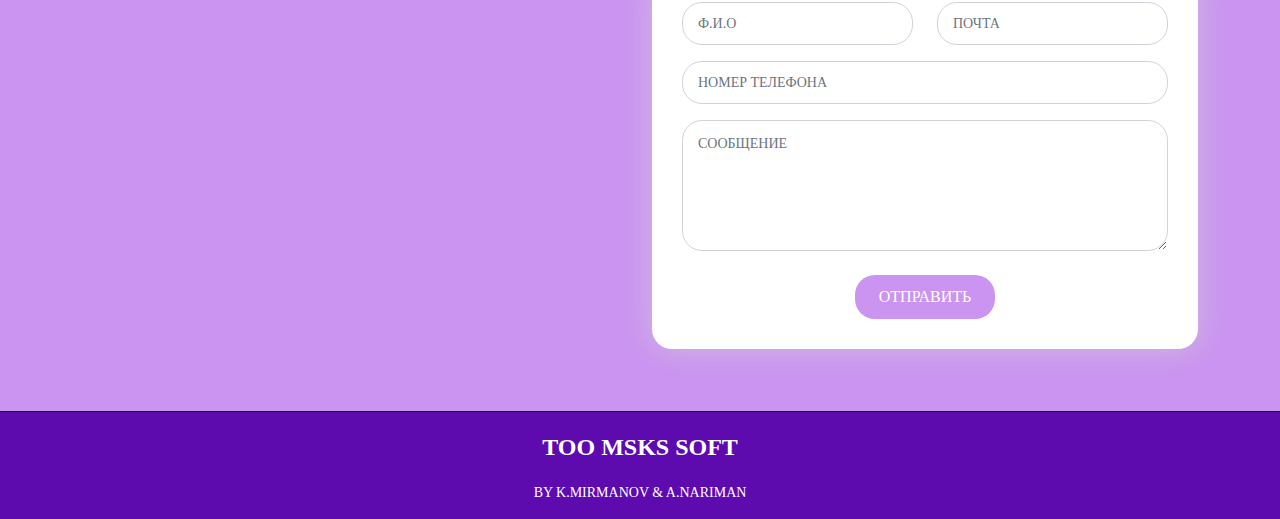
==== commit 20696e6d: "Update index.html" ====
--- a/index.html
+++ b/index.html
@@ -103,34 +103,34 @@
             <div class="row gallery-6">
   
               <div class="col-lg-4 menu-item">
-                <a href="assets/img/u1.png" class="glightbox"><img src="assets/img/u1.png" class="menu-img img-fluid" alt=""></a>
+                <a href="#pic" class="glightbox"><img src="assets/img/u1.png" class="menu-img img-fluid" alt=""></a>
                 <h4>Простой многоязычный интерфейс с возможностью сохранения пользовательских настроек
                 </h4>
               </div><!-- Menu Item -->
   
               <div class="col-lg-4 menu-item">
-                <a href="assets/img/u2.png" class="glightbox"><img src="assets/img/u2.png" class="menu-img img-fluid" alt=""></a>
+                <a href="#pic" class="glightbox"><img src="assets/img/u2.png" class="menu-img img-fluid" alt=""></a>
                 <h4>Разграничение доступа к данным                 </h4>
               </div><!-- Menu Item -->
   
               <div class="col-lg-4 menu-item">
-                <a href="assets/img/u3.png" class="glightbox"><img src="assets/img/u3.png" class="menu-img img-fluid" alt=""></a>
+                <a href="#pic" class="glightbox"><img src="assets/img/u3.png" class="menu-img img-fluid" alt=""></a>
                 <h4>Сохранение запросов в виде пунктов меню и их персонализация                 </h4>
               </div><!-- Menu Item -->
   
               <div class="col-lg-4 menu-item">
-                <a href="assets/img/u4.png" class="glightbox"><img src="assets/img/u4.png" class="menu-img img-fluid" alt=""></a>
+                <a href="#pic" class="glightbox"><img src="assets/img/u4.png" class="menu-img img-fluid" alt=""></a>
                 <h4>Гибкие средства администрирования                 </h4>
               </div><!-- Menu Item -->
   
               <div class="col-lg-4 menu-item">
-                <a href="assets/img/u5.png" class="glightbox"><img src="assets/img/u5.png" class="menu-img img-fluid" alt=""></a>
+                <a href="#pic" class="glightbox"><img src="assets/img/u5.png" class="menu-img img-fluid" alt=""></a>
                 <h4>Выдача стандартных и специализированных отчетов (по требованиям заказчика)                </h4>
   
               </div><!-- Menu Item -->
   
               <div class="col-lg-4 menu-item">
-                <a href="assets/img/u6.png" class="glightbox"><img src="assets/img/u6.png" class="menu-img img-fluid" alt=""></a>
+                <a href="#pic" class="glightbox"><img src="assets/img/u6.png" class="menu-img img-fluid" alt=""></a>
                 <h4>Выдача графического и статистического анализа данных                </h4>
   
               </div><!-- Menu Item -->
@@ -166,41 +166,41 @@
         <div class="tab-pane fade active show" id="menu-starters">
   
           <div class="tab-header text-center"> <br><br>
-            <h3>Примеры применения наших технологии               
+            <h3>Варианты применения наших технологии               
               </h3>
           </div>
   
           <div class="row gallery-6">
   
             <div class="col-lg-4 menu-item">
-              <a href="assets/img/factory.jpg" class="glightbox"><img src="assets/img/factory.jpg" class="menu-img img-fluid" alt=""></a>
+              <a href="#pic" class="glightbox"><img src="assets/img/factory.jpg" class="menu-img img-fluid" alt=""></a>
               <h4>Автоматизация производственной и складской деятельности 
               </h4>
             </div><!-- Menu Item -->
   
             <div class="col-lg-4 menu-item">
-              <a href="assets/img/school.jpg" class="glightbox"><img src="assets/img/school.jpg" class="menu-img img-fluid" alt=""></a>
+              <a href="#pic" class="glightbox"><img src="assets/img/school.jpg" class="menu-img img-fluid" alt=""></a>
               <h4>Цифровизация учебной деятельности школьного и высшего образования               </h4>
             </div><!-- Menu Item -->
   
             <div class="col-lg-4 menu-item">
-              <a href="assets/img/business.jpg" class="glightbox"><img src="assets/img/business.jpg" class="menu-img img-fluid" alt=""></a>
+              <a href="#pic" class="glightbox"><img src="assets/img/business.jpg" class="menu-img img-fluid" alt=""></a>
               <h4>Систематизация и консолидация информации по узкоспециализированным областям               </h4>
             </div><!-- Menu Item -->
   
             <div class="col-lg-4 menu-item">
-              <a href="assets/img/computer.jpg" class="glightbox"><img src="assets/img/computer.jpg" class="menu-img img-fluid" alt=""></a>
+              <a href="#pic" class="glightbox"><img src="assets/img/computer.jpg" class="menu-img img-fluid" alt=""></a>
               <h4>Диджитализация контрольно-учебной деятельности                 </h4>
             </div><!-- Menu Item -->
   
             <div class="col-lg-4 menu-item">
-              <a href="assets/img/building.jpg" class="glightbox"><img src="assets/img/building.jpg" class="menu-img img-fluid" alt=""></a>
+              <a href="#pic" class="glightbox"><img src="assets/img/building.jpg" class="menu-img img-fluid" alt=""></a>
               <h4>Автоматизация бизнес услуг             </h4>
   
             </div><!-- Menu Item -->
   
             <div class="col-lg-4 menu-item">
-              <a href="assets/img/truck.jpg" class="glightbox"><img src="assets/img/truck.jpg" class="menu-img img-fluid" alt=""></a>
+              <a href="#pic" class="glightbox"><img src="assets/img/truck.jpg" class="menu-img img-fluid" alt=""></a>
               <h4>Разработка информационных систем и порталов                </h4>
   
             </div><!-- Menu Item -->
@@ -338,4 +338,4 @@
 
 </body>
 
-</html>+</html>
--- a/assets/css/style.css
+++ b/assets/css/style.css
@@ -898,28 +898,30 @@
 
 
 #kntkt {
-  color: #fff;
-  font-family: Roboto;
   font-size: 24px;
-
-  text-align: center;
+  text-align: center;
+  font-family: Roboto;
+  font-weight: Bold;
+  margin: 0;
+  color: #fff;
 
 }
 
 #snami {
-  color: #fff;
-  font-family: Roboto;
-  font-size: 14px;
-
-  text-align: center;
+  font-size: 18px;
+  text-align: center;
+  font-family: Roboto;
+  font-weight:380;
+  margin: 0;
+  color: #fff;
 
 }
 
 .contact .info-box h3 {
-  font-size: 20px;
+  font-size: 24px;
   color: #000000;
   font-family: Roboto;
-  font-weight: 700;
+  font-weight: 500;
   text-align: center;
   margin: 10px 0;
 }
@@ -927,10 +929,11 @@
 .contact .info-box p {
   padding: 0;
   line-height: 24px;
-  font-size: 14px;
+  font-size: 18px;
   margin-bottom: 0;
   font-family: Roboto;
   text-align: center;
+  font-weight:380;
   color:#000000
 }
 
@@ -1233,12 +1236,12 @@
 }
 
 #footer h3 {
-  font-size: 26px;
+  font-size: 24px;
   font-weight: bold;
   color: #ffffff;
   position: relative;
   padding: 0;
-  font-family: Roboto;
+  font-family: Roboto Mono;
   margin: 0 0 20px 0;
 }
 
@@ -1253,13 +1256,12 @@
 }
 
 #footer p {
-  font-size: 15;
+  font-size: 18;
   font-style: Roboto;
   font-weight: lighter;
   padding: 0;
-  margin: 0 0 40px 0;
-}
-
+  margin 0 0 40px 0;
+}
 
 
 /*--------------------------------------------------------------
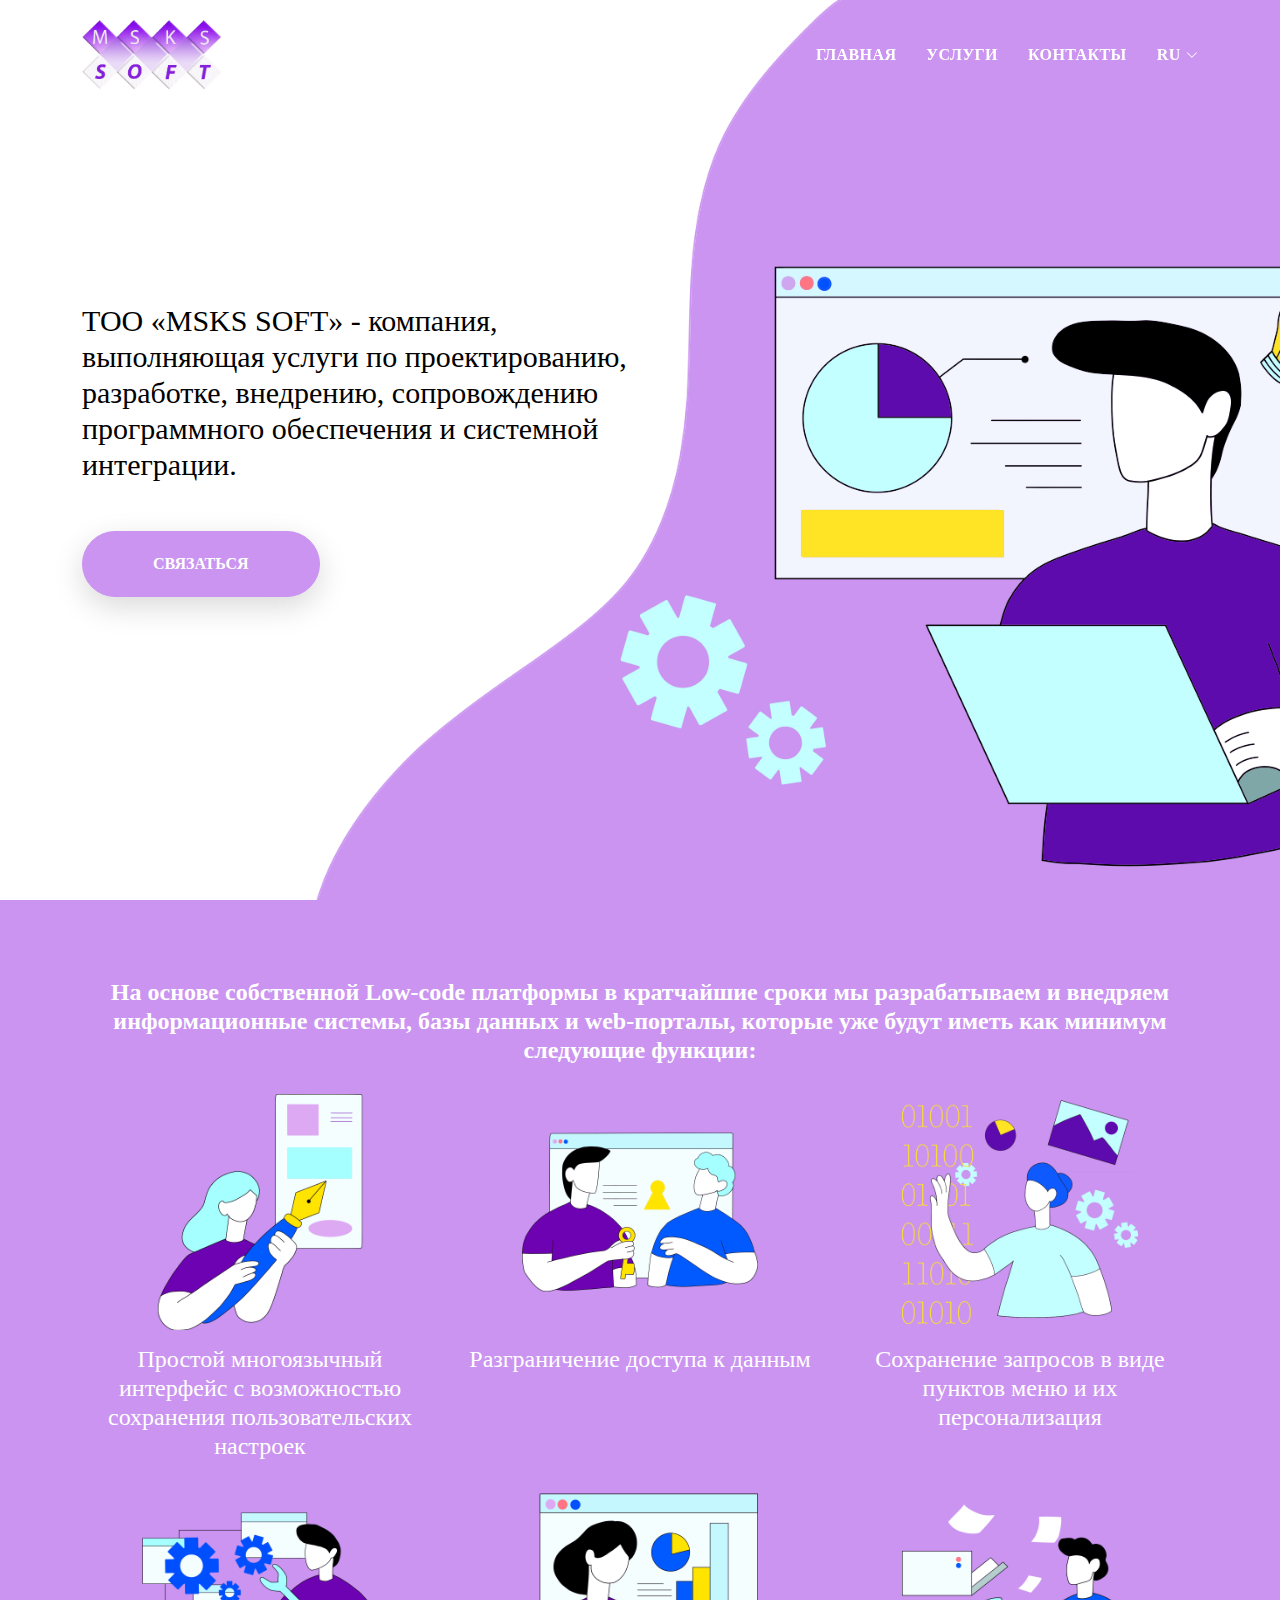
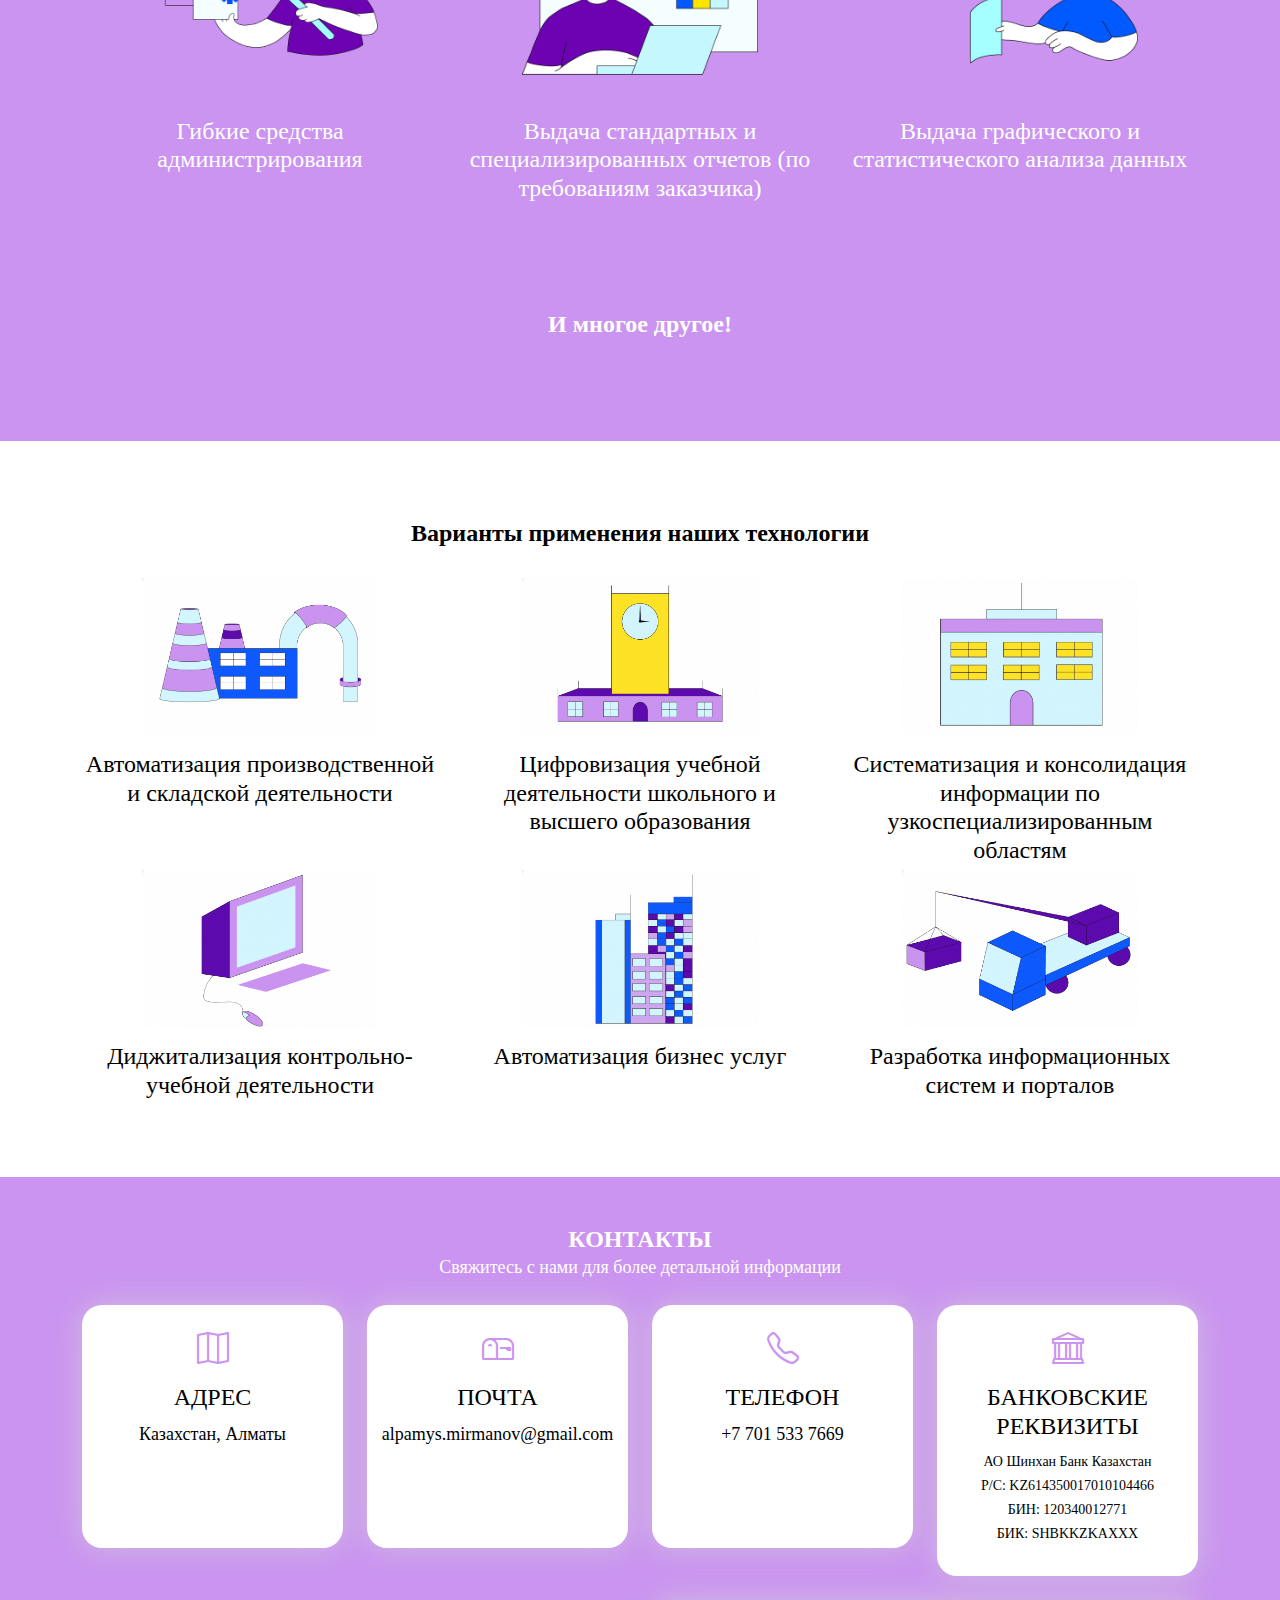
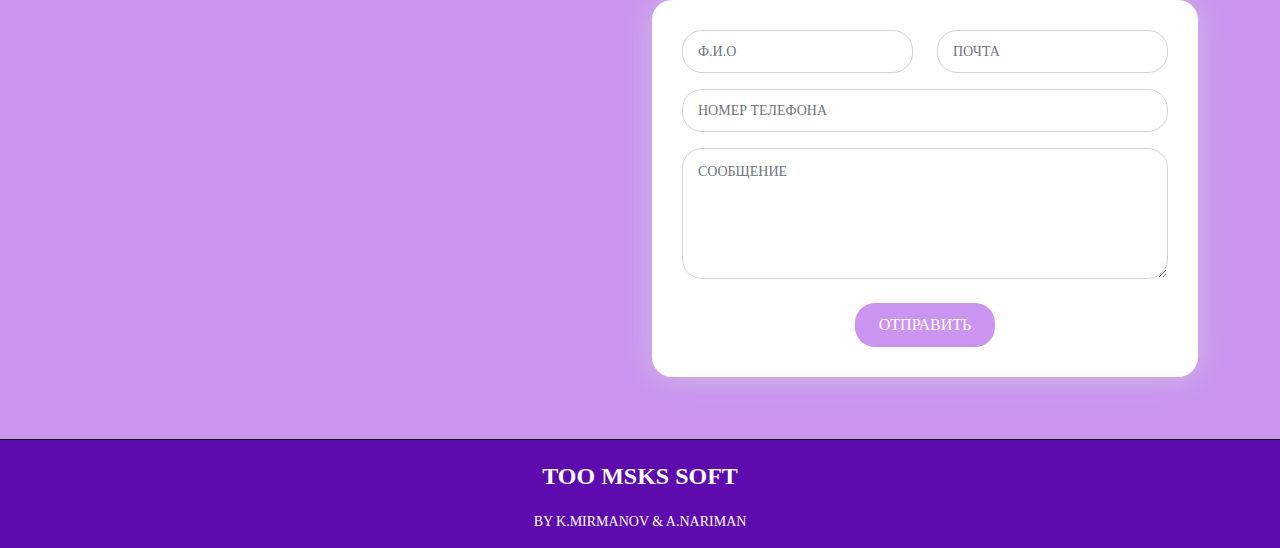
==== commit 5a057a12: "Update index.html" ====
--- a/index.html
+++ b/index.html
@@ -262,7 +262,7 @@
       <div class="col-lg-3 col-md-6">
         <div class="info-box  mb-4">
           <i class="bi bi-bank"></i>
-          <h3>РЕКВИЗИТЫ БАНКА</h3>
+          <h3>БАНКОВСКИЕ РЕКВИЗИТЫ</h3>
           <p id="bank">АО Шинхан Банк Казахстан          </p>
           <p id="bank">Р/С: KZ614350017010104466          </p>
           <p id="bank">БИН: 120340012771
